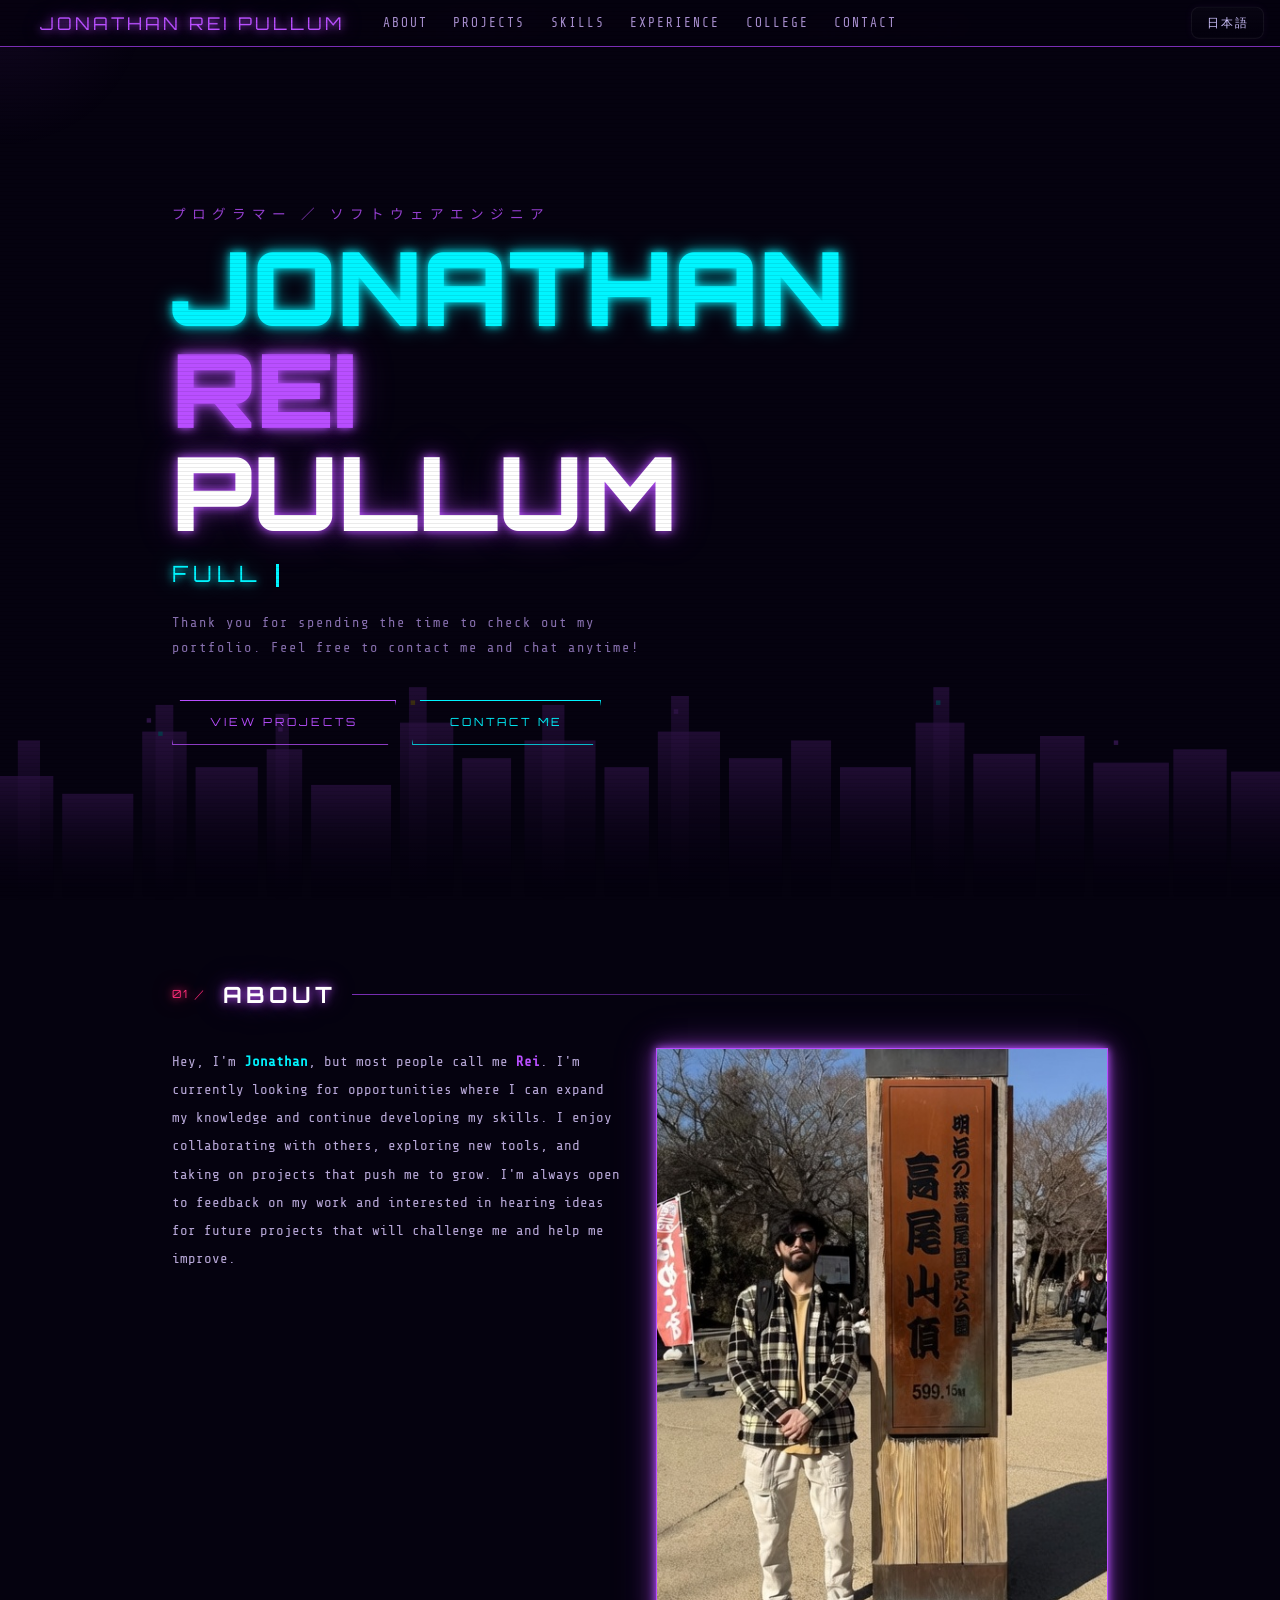
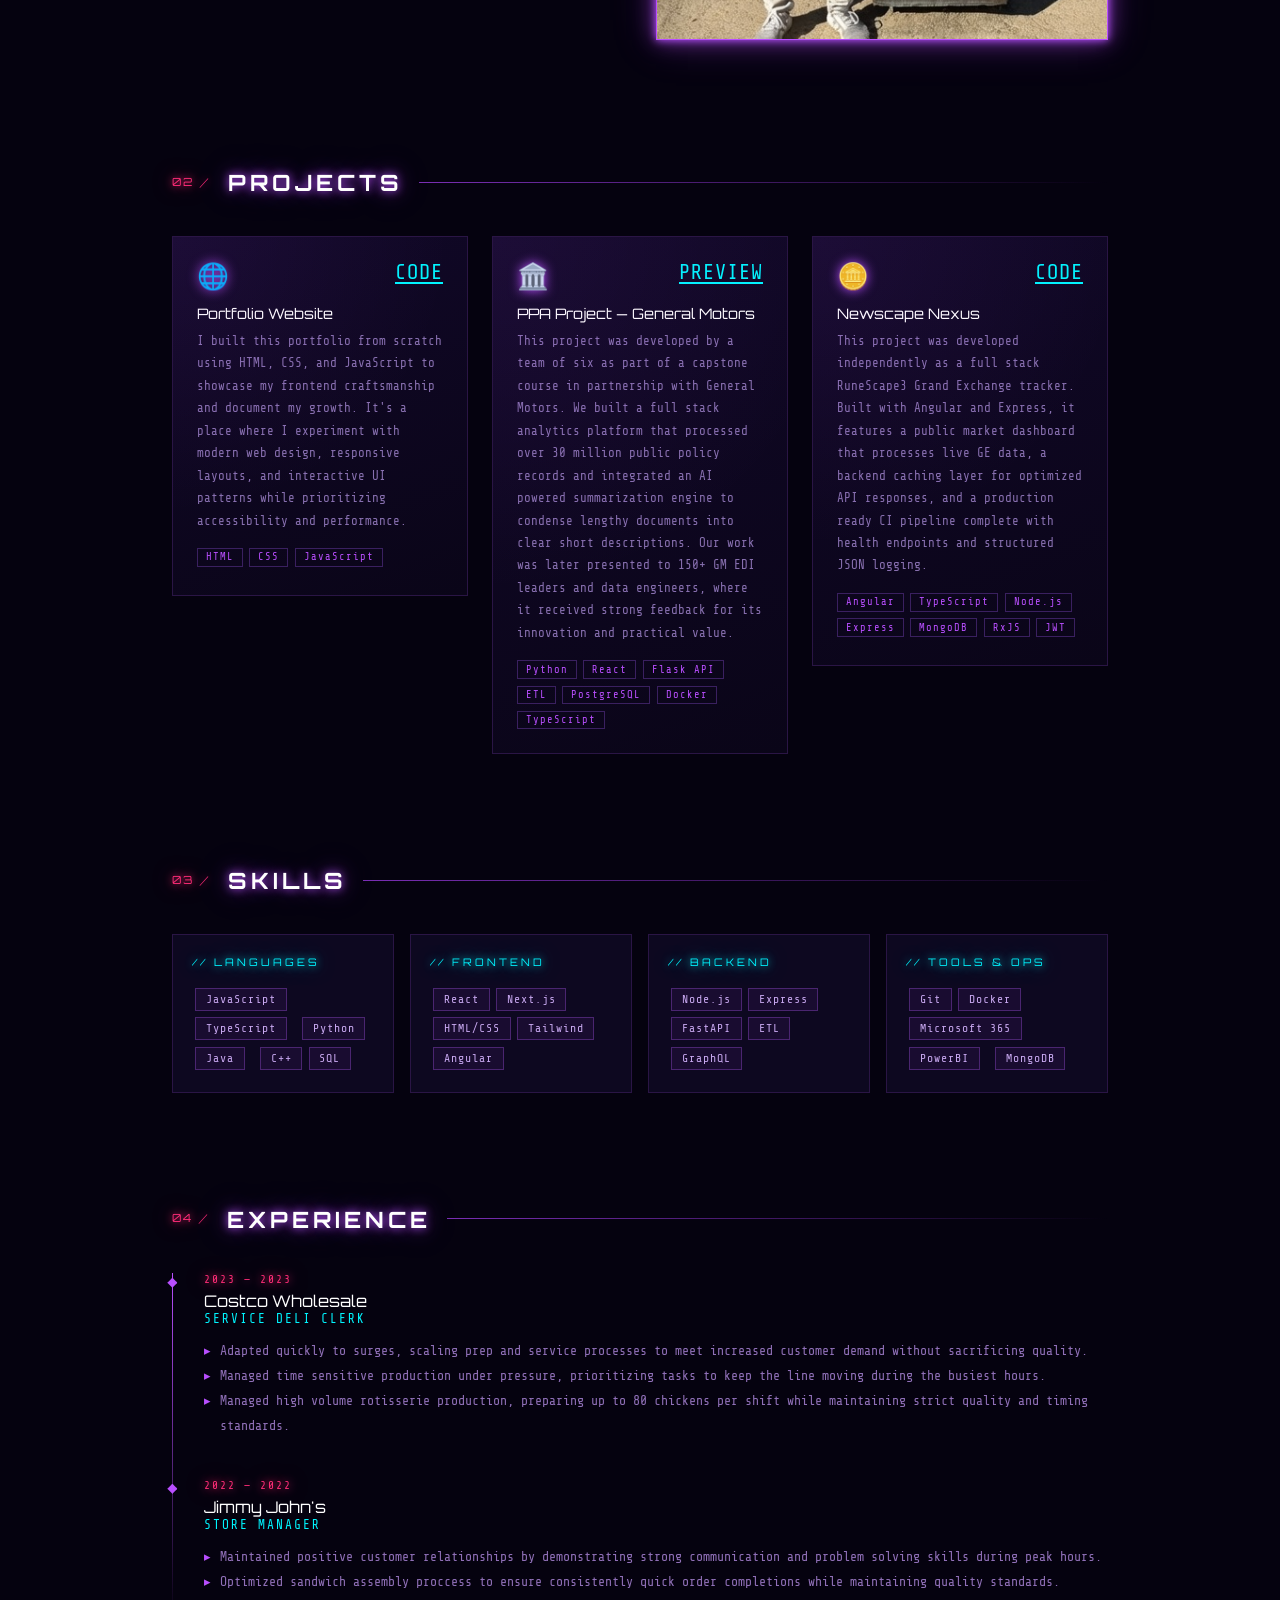
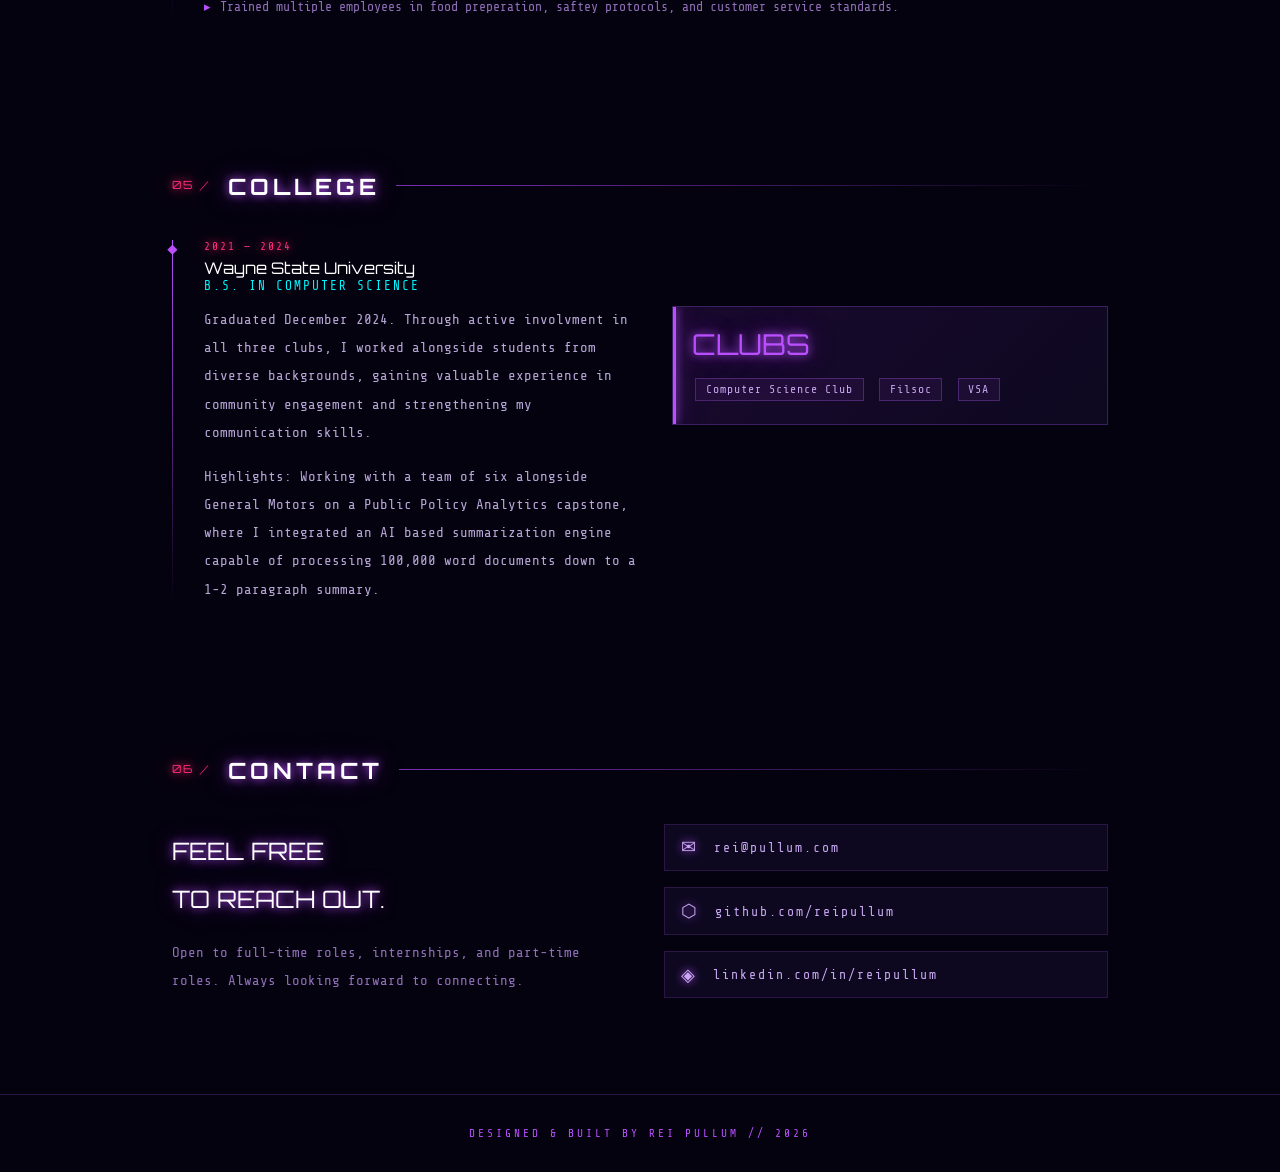
==== index.html @ 4a73e8fe "Created Newscape Nexus section under Projects" ====
<!DOCTYPE html>
<html lang="en">
<head>
  <link rel="icon" href="assets/icons/favicon.png" />
  <meta charset="UTF-8" />
  <meta name="viewport" content="width=device-width, initial-scale=1.0"/>
  <title>Rei's Portfolio Website</title>

  <!-- External CSS Reference -->
  <link rel="stylesheet" href="css/styles.css" />

  <!-- Google Font Reference -->
  <link href="https://fonts.googleapis.com/css2?family=Share+Tech+Mono&family=Noto+Sans+JP:wght@300;400;700&family=Orbitron:wght@400;700;900&display=swap" rel="stylesheet">
</head>

<body>

<div id="cursor-glow"></div>
<canvas id="rain"></canvas>
<div class="kanji-bg" id="kanji-bg"></div>

<!-- City SVG Reference -->
<svg id="city" viewBox="0 0 1440 320" xmlns="http://www.w3.org/2000/svg" preserveAspectRatio="xMidYMax slice">
  <defs>
    <linearGradient id="cg" x1="0" y1="0" x2="0" y2="1">
      <stop offset="0%" stop-color="#b94fff" stop-opacity="0.6"/>
      <stop offset="100%" stop-color="#05020f" stop-opacity="0"/>
    </linearGradient>
  </defs>

  <!-- Buildings Reference -->
  <rect x="0" y="180" width="60" height="140" fill="url(#cg)"/>
  <rect x="20" y="140" width="25" height="180" fill="url(#cg)"/>
  <rect x="70" y="200" width="80" height="120" fill="url(#cg)"/>
  <rect x="160" y="130" width="50" height="190" fill="url(#cg)"/>
  <rect x="175" y="100" width="20" height="230" fill="url(#cg)"/>
  <rect x="220" y="170" width="70" height="150" fill="url(#cg)"/>
  <rect x="300" y="150" width="40" height="170" fill="url(#cg)"/>
  <rect x="310" y="110" width="15" height="210" fill="url(#cg)"/>
  <rect x="350" y="190" width="90" height="130" fill="url(#cg)"/>
  <rect x="450" y="120" width="60" height="200" fill="url(#cg)"/>
  <rect x="460" y="80" width="20" height="240" fill="url(#cg)"/>
  <rect x="520" y="160" width="55" height="160" fill="url(#cg)"/>
  <rect x="590" y="140" width="80" height="180" fill="url(#cg)"/>
  <rect x="610" y="100" width="25" height="220" fill="url(#cg)"/>
  <rect x="680" y="170" width="50" height="150" fill="url(#cg)"/>
  <rect x="740" y="130" width="70" height="190" fill="url(#cg)"/>
  <rect x="755" y="90" width="20" height="230" fill="url(#cg)"/>
  <rect x="820" y="160" width="60" height="160" fill="url(#cg)"/>
  <rect x="890" y="140" width="45" height="180" fill="url(#cg)"/>
  <rect x="945" y="170" width="80" height="150" fill="url(#cg)"/>
  <rect x="1030" y="120" width="55" height="200" fill="url(#cg)"/>
  <rect x="1050" y="80" width="18" height="240" fill="url(#cg)"/>
  <rect x="1095" y="155" width="70" height="165" fill="url(#cg)"/>
  <rect x="1170" y="135" width="50" height="185" fill="url(#cg)"/>
  <rect x="1230" y="165" width="85" height="155" fill="url(#cg)"/>
  <rect x="1320" y="150" width="60" height="170" fill="url(#cg)"/>
  <rect x="1385" y="175" width="55" height="145" fill="url(#cg)"/>

  <!-- Neon Windows Reference -->
  <rect x="178" y="130" width="5" height="5" fill="#00f5ff" opacity="0.8"/>
  <rect x="165" y="115" width="5" height="5" fill="#b94fff" opacity="0.9"/>
  <rect x="313" y="125" width="5" height="5" fill="#b94fff" opacity="0.9"/>
  <rect x="462" y="95" width="5" height="5" fill="#ffd700" opacity="0.8"/>
  <rect x="613" y="115" width="5" height="5" fill="#00f5ff" opacity="0.8"/>
  <rect x="758" y="105" width="5" height="5" fill="#b94fff" opacity="0.7"/>
  <rect x="1053" y="95" width="5" height="5" fill="#00f5ff" opacity="0.8"/>
  <rect x="1253" y="140" width="5" height="5" fill="#b94fff" opacity="0.9"/>
</svg>

<!-- Navigation Bar -->
<nav>
  <div class="nav-logo">JONATHAN<span> </span>REI<span> </span>PULLUM</div>
  <div class="nav-links" id="nav-links">
    <a href="#about" data-dict="nav.about"></a>
    <a href="#projects" data-dict="nav.projects"></a>
    <a href="#skills" data-dict="nav.skills"></a>
    <a href="#experience" data-dict="nav.experience"></a>
    <a href="#college" data-dict="nav.college"></a>
    <a href="#contact" data-dict="nav.contact"></a>
  </div>
  <button class="hamburger" id="hamburger" aria-label="Toggle menu">
  <span class="bar bar1"></span>
  <span class="bar bar2"></span>
  <span class="bar bar3"></span>
  </button>
  <!-- Translate Button -->
  <button id="translate-btn" class="translate-btn" aria-label="Toggle language">日本語</button>
</nav>

<main>

  <!-- Hero Section -->
  <section id="hero">
    <div class="jp-subtitle" data-dict="hero.subtitle">プログラマー ／ ソフトウェアエンジニア</div>
    <h1 class="hero-name" style="color: var(--cyan); text-shadow: var(--glow-cyan);">JONATHAN</h1>
    <h1 class="hero-name"><span class="accent">REI</span><br>PULLUM</h1>
    <div class="hero-role"><span id="typed-role"></span><span class="cursor-blink"></span></div>
    <p class="hero-tagline" data-dict="hero.tagline">
      Thank you for spending the time to check out my portfolio! I'm a passionate software engineer who is willing to expand my skillset and take on new challenges.
      <span class="jp" data-dict="hero.jp">未来をコードで作る ─ 美しいソフトウェアへの情熱</span>
    </p>
    <div class="hero-cta">
      <a href="#projects" class="btn" data-dict="cta.view">VIEW WORK</a>
      <a href="#contact" class="btn btn-cyan" data-dict="cta.contact">CONTACT ME</a>
    </div>
  </section>

  <!-- About Section -->
  <section id="about">
    <div class="section-header">
      <span class="section-num">01 ／</span>
      <h2 class="section-title" data-dict="about.title">ABOUT</h2>
      <div class="section-line"></div>
    </div>
  <div class="about-grid">
    <div class="about-text" data-dict="about.text"></div>
    <div class="about-right">
      <div class="about-image-wrapper">
        <img src="assets/images/aboutImage.png" alt="Jonathan Rei Pullum" class="about-img" />
      </div>
      <div class="about-stats">
      </div>
    </div>
  </div>
  </section>

  <!-- Projects Section -->
  <section id="projects">
    <div class="section-header">
      <span class="section-num">02 ／</span>
      <h2 class="section-title" data-dict="projects.title">PROJECTS</h2>
      <div class="section-line"></div>
    </div>

    <div class="projects-grid">

      <!-- Portfolio Website card -->
      <div class="proj-card" style="max-height: 360px;">
        <div class="proj-top">
          <div class="proj-icon" aria-hidden="true">🌐</div>
          <div class="proj-links">
            <a class="code-btn" href="https://github.com/ReiPullum/PortfolioSite" target="_blank" rel="noopener" aria-label="View portfolio code on GitHub" data-dict="proj.code">
              CODE
            </a>
          </div>
        </div>
        <div class="proj-name" data-dict="proj.portfolio.name"></div>
        <div class="proj-desc" data-dict="proj.portfolio.desc"></div>
        <div class="proj-stack">
          <span>HTML</span><span>CSS</span><span>JavaScript</span>
        </div>
      </div>

      <!-- Public Policy Analytics Project Card -->
      <div class="proj-card">
        <div class="proj-top">
          <div class="proj-icon" aria-hidden="true">🏛️</div>
          <div class="proj-links">
            <button class="code-btn preview-btn" data-full="assets/images/PPAHomePage.png" aria-label="Preview PPA screenshot" data-dict="proj.preview">
              PREVIEW
            </button>
          </div>
        </div>
        <div class="proj-name" data-dict="proj.gm.name"></div>
        <div class="proj-desc" data-dict="proj.gm.desc"></div>
        <div class="proj-stack">
          <span>Python</span><span>React</span><span>Flask API</span><span>ETL</span><span>PostgreSQL</span><span>Docker</span><span>TypeScript</span>
        </div>
      </div>

      <!-- Newscape Nexus Project Card -->
<div class="proj-card" style="max-height: 430px;">
  <div class="proj-top">
    <div class="proj-icon" aria-hidden="true">🪙</div>
    <div class="proj-links">
      <a class="code-btn" href="https://github.com/ReiPullum/Newscape-Nexus" target="_blank" rel="noopener" aria-label="View Newscape Nexus code on GitHub" data-dict="proj.code">
        CODE
      </a>
    </div>
  </div>
  <div class="proj-name" data-dict="proj.nexus.name"></div>
  <div class="proj-desc" data-dict="proj.nexus.desc"></div>
  <div class="proj-stack">
    <span>Angular</span><span>TypeScript</span><span>Node.js</span><span>Express</span><span>MongoDB</span><span>RxJS</span><span>JWT</span>
  </div>
</div>

    </div>
  </section>

  <!-- Skills Section -->
  <section id="skills">
    <div class="section-header">
      <span class="section-num">03 ／</span>
      <h2 class="section-title" data-dict="skills.title"></h2>
      <div class="section-line"></div>
    </div>
    <div class="skills-grid">
      <div class="skill-cat">
        <div class="skill-cat-title">// LANGUAGES</div>
        <span class="skill-tag">JavaScript</span><span class="skill-tag">TypeScript</span>
        <span class="skill-tag">Python</span><span class="skill-tag">Java</span>
        <span class="skill-tag">C++</span><span class="skill-tag">SQL</span>
      </div>
      <div class="skill-cat">
        <div class="skill-cat-title">// FRONTEND</div>
        <span class="skill-tag">React</span><span class="skill-tag">Next.js</span>
        <span class="skill-tag">HTML/CSS</span><span class="skill-tag">Tailwind</span>
        <span class="skill-tag">Angular</span>
      </div>
      <div class="skill-cat">
        <div class="skill-cat-title">// BACKEND</div>
        <span class="skill-tag">Node.js</span><span class="skill-tag">Express</span>
        <span class="skill-tag">FastAPI</span><span class="skill-tag">ETL</span>
        <span class="skill-tag">GraphQL</span>
      </div>
      <div class="skill-cat">
        <div class="skill-cat-title">// TOOLS & OPS</div>
        <span class="skill-tag">Git</span><span class="skill-tag">Docker</span>
        <span class="skill-tag">Microsoft 365</span><span class="skill-tag">PowerBI</span>
        <span class="skill-tag">MongoDB</span>
      </div>
    </div>
  </section>

  <!-- Experience Section -->
  <section id="experience">
    <div class="section-header">
      <span class="section-num">04 ／</span>
      <h2 class="section-title" data-dict="experience.title">EXPERIENCE</h2>
      <div class="section-line"></div>
    </div>

    <div class="timeline">

      <!-- Costco section -->
      <div class="tl-item">
        <div class="tl-dot"></div>
        <div class="tl-date">2023 — 2023</div>
        <div class="tl-company">Costco Wholesale</div>
        <div class="tl-role">SERVICE DELI CLERK</div>
        <ul class="tl-desc" data-dict="exp.costco"></ul>
      </div>

      <!-- J.J. section -->
      <div class="tl-item">
        <div class="tl-dot"></div>
        <div class="tl-date">2022 — 2022</div>
        <div class="tl-company">Jimmy John's</div>
        <div class="tl-role">STORE MANAGER</div>
        <ul class="tl-desc" data-dict="exp.jimmy"></ul>
      </div>

    </div>
  </section>

  <!-- College Section -->
  <section id="college">
    <div class="section-header">
      <span class="section-num">05 ／</span>
      <h2 class="section-title" data-dict="college.title"></h2>
      <div class="section-line"></div>
    </div>

<div class="timeline">
  <div class="tl-item">
    <div class="tl-dot"></div>
    <div class="tl-date">2021 — 2024</div>
    <div class="tl-company">Wayne State University</div>
    <div class="tl-role" data-dict="college.degree">B.S. IN COMPUTER SCIENCE</div>
    <div class="about-grid" style="margin-top: 0.8rem;">
      <div class="about-text" data-dict="college.text"></div>

      <div class="stat-card">
        <div class="stat-num">CLUBS</div>
        <div style="margin-top:0.8rem;">
          <span class="skill-tag">Computer Science Club</span>
          <span class="skill-tag">Filsoc</span>
          <span class="skill-tag">VSA</span>
        </div>
      </div>
    </div>
  </section>

  <!-- Contact Section -->
  <section id="contact">
    <div class="section-header">
      <span class="section-num">06 ／</span>
      <h2 class="section-title" data-dict="contact.title">CONTACT</h2>
      <div class="section-line"></div>
    </div>

    <div class="contact-wrapper">
      <div class="contact-text" data-dict="contact.text"></div>

      <div class="contact-links">
        <a href="mailto:rei@pullum.com" class="contact-link"><span class="cl-icon">✉</span> rei@pullum.com</a>

        <a href="https://github.com/reipullum" class="contact-link" target="_blank" rel="noopener noreferrer">
          <span class="cl-icon">⬡</span> github.com/reipullum
        </a>

        <a href="https://www.linkedin.com/in/jonathan-pullum-105269221/" class="contact-link" target="_blank" rel="noopener noreferrer">
          <span class="cl-icon">◈</span> linkedin.com/in/reipullum
        </a>
      </div>
    </div>
  </section>

</main>

<footer>
  <div data-dict="footer.line1"></div>
</footer>

<script src="js/script.js"></script>
</body>
</html>
---- css/styles.css ----
@import url('https://fonts.googleapis.com/css2?family=Share+Tech+Mono&family=Noto+Sans+JP:wght@300;400;700&family=Orbitron:wght@400;700;900&display=swap');

:root {
  --purple: #b94fff;
  --purple-dim: #7a2eb5;
  --cyan: #00f5ff;
  --pink: #ff2d78;
  --bg: #05020f;
  --bg2: #0d0820;
  --glow-purple: 0 0 8px #b94fff, 0 0 20px #b94fff88, 0 0 40px #b94fff44;
  --glow-cyan: 0 0 8px #00f5ff, 0 0 20px #00f5ff88;
  --glow-pink: 0 0 8px #ff2d78, 0 0 20px #ff2d7888;
}

*, *::before, *::after { box-sizing: border-box; margin: 0; padding: 0; }
html { scroll-behavior: smooth; }

body {
  background: var(--bg);
  color: #e0d0ff;
  font-family: 'Share Tech Mono', monospace;
  overflow-x: hidden;
}

#rain {
  position: fixed; top: 0; left: 0;
  width: 100%; height: 100%;
  z-index: 0; pointer-events: none; opacity: 0.18;
}

#city {
  position: fixed; bottom: 0; left: 0; width: 100%;
  z-index: 0; pointer-events: none; opacity: 0.25;
}

body::after {
  content: '';
  position: fixed; inset: 0;
  background: repeating-linear-gradient(to bottom, transparent 0px, transparent 3px, rgba(0,0,0,0.08) 3px, rgba(0,0,0,0.08) 4px);
  pointer-events: none; z-index: 999;
}

nav {
  position: fixed;
  top: 0; left: 0; right: 0; z-index: 100;
  display: flex; align-items: center; justify-content: center;
  padding: 1rem 2.5rem;
  background: rgba(5,2,15,0.85);
  backdrop-filter: blur(10px);
  border-bottom: 1px solid var(--purple-dim);
  overflow: visible;
}

.nav-logo {
  position: absolute;
  left: 2.5rem;
  top: 50%;
  transform: translateY(-50%);
  z-index: 101;
  font-family: 'Orbitron', sans-serif; font-size: 1.1rem;
  color: var(--purple); text-shadow: var(--glow-purple); letter-spacing: 3px;
}
.nav-logo span { color: var(--cyan); }

.nav-links {
  margin: 0 auto;
  display: flex;
  gap: 1.6rem;
  justify-content: center;
  align-items: center;
}
.nav-links a {
  color: #a88fcf; text-decoration: none;
  font-size: 0.8rem; letter-spacing: 2px; transition: color 0.2s, text-shadow 0.2s;
}
.nav-links a:hover { color: var(--cyan); text-shadow: var(--glow-cyan); }

.translate-btn {
  position: absolute;
  right: 1rem;
  top: 50%;
  transform: translateY(-50%);
  z-index: 101;
  appearance: none;
  border: 1px solid rgba(255,255,255,0.06);
  background: linear-gradient(180deg, rgba(255,255,255,0.02), transparent);
  color: #cfc3ff;
  padding: 0.45rem 0.9rem;
  border-radius: 8px;
  font-family: 'Orbitron', sans-serif;
  font-size: 0.72rem;
  letter-spacing: 2px;
  cursor: pointer;
  transition: all 0.18s ease;
  box-shadow: 0 0 8px rgba(185,79,255,0.06);
}
.translate-btn:hover {
  transform: translateY(-50%);
  box-shadow: var(--glow-purple);
  color: #fff;
  border-color: var(--purple);
}

main {
  position: relative; z-index: 1;
  max-width: 1000px; margin: 0 auto; padding: 0 2rem 4rem;
}

#hero {
  min-height: 100vh; display: flex; flex-direction: column;
  justify-content: center; padding-top: 5rem;
}
.jp-subtitle {
  font-family: 'Noto Sans JP', sans-serif; font-size: 0.85rem;
  color: var(--purple); letter-spacing: 6px; margin-bottom: 0.8rem; opacity: 0.8;
}
.hero-name {
  font-family: 'Orbitron', sans-serif;
  font-size: clamp(3rem, 8vw, 6.5rem); font-weight: 900; line-height: 1;
  color: #fff; text-shadow: var(--glow-purple); animation: flicker 6s infinite;
}
.hero-name .accent { color: var(--purple); }

@keyframes flicker {
  0%,95%,100% { opacity: 1; } 96% { opacity: 0.85; }
  97% { opacity: 1; } 98% { opacity: 0.7; } 99% { opacity: 1; }
}

.hero-role {
  font-family: 'Orbitron', sans-serif;
  font-size: clamp(0.9rem, 2.5vw, 1.4rem);
  color: var(--cyan); text-shadow: var(--glow-cyan);
  letter-spacing: 5px; margin-top: 1rem;
}
.hero-tagline {
  margin-top: 1.5rem; color: #8870b0; font-size: 0.85rem;
  letter-spacing: 2px; max-width: 480px; line-height: 1.8;
}
.hero-tagline .jp {
  font-family: 'Noto Sans JP', sans-serif; color: var(--purple-dim);
  display: block; margin-top: 0.4rem; font-size: 0.75rem;
}
.hero-cta { margin-top: 2.5rem; display: flex; gap: 1rem; flex-wrap: wrap; }

.btn {
  display: inline-block; padding: 0.9rem 2.314rem;
  border: 1px solid var(--purple); color: var(--purple);
  font-family: 'Orbitron', sans-serif; font-size: 0.7rem;
  letter-spacing: 3px; text-decoration: none; text-transform: uppercase;
  cursor: pointer; background: transparent; transition: all 0.3s;
  clip-path: polygon(8px 0%, 100% 0%, calc(100% - 8px) 100%, 0% 100%);
}
.btn:hover { background: var(--purple); color: #000; box-shadow: var(--glow-purple); }
.btn-cyan { border-color: var(--cyan); color: var(--cyan); }
.btn-cyan:hover { background: var(--cyan); color: #000; box-shadow: var(--glow-cyan); }

section { padding: 5rem 0 2rem; }

.section-header {
  display: flex; align-items: center; gap: 1rem; margin-bottom: 2.5rem;
}
.section-num {
  font-family: 'Orbitron', sans-serif; font-size: 0.7rem;
  color: var(--pink); text-shadow: var(--glow-pink); letter-spacing: 2px;
}
.section-title {
  font-family: 'Orbitron', sans-serif; font-size: 1.4rem; font-weight: 700;
  color: #fff; letter-spacing: 4px; text-shadow: var(--glow-purple);
}
.section-jp {
  font-family: 'Noto Sans JP', sans-serif; font-size: 0.7rem;
  color: var(--purple-dim); letter-spacing: 3px; margin-left: auto;
}
.section-line {
  flex: 1; height: 1px;
  background: linear-gradient(to right, var(--purple-dim), transparent);
}

.about-grid { display: grid; grid-template-columns: 1fr 1fr; gap: 2rem; align-items: start; }
.about-text { line-height: 2; color: #b8a8d8; font-size: 0.88rem; }
.about-text p + p { margin-top: 1rem; }
.about-stats { display: grid; grid-template-columns: 1fr 1fr; gap: 1rem; }
.stat-card {
  border: 1px solid #3a2060;
  background: linear-gradient(135deg, #1a0a2e, #0d0820);
  padding: 1.2rem; position: relative; overflow: hidden; transition: border-color 0.3s;
}
.stat-card::before {
  content: ''; position: absolute; top: 0; left: 0;
  width: 3px; height: 100%; background: var(--purple); box-shadow: var(--glow-purple);
}

.stat-num { font-family: 'Orbitron', sans-serif; font-size: 1.8rem; color: var(--purple); text-shadow: var(--glow-purple); }
.stat-label { font-size: 0.7rem; color: #7a5fa0; letter-spacing: 2px; margin-top: 0.3rem; }

.skills-grid { display: grid; grid-template-columns: repeat(auto-fill, minmax(200px, 1fr)); gap: 1rem; }
.skill-cat {
  border: 1px solid #2a1545; background: #0d0820; padding: 1.2rem;
}
.skill-cat-title {
  font-family: 'Orbitron', sans-serif; font-size: 0.65rem;
  color: var(--cyan); letter-spacing: 3px; margin-bottom: 1rem; text-shadow: var(--glow-cyan);
}
.skill-tag {
  display: inline-block; padding: 0.25rem 0.6rem; margin: 0.2rem;
  font-size: 0.72rem; letter-spacing: 1px;
  border: 1px solid #4a2570; color: #c8a8f0;
  background: rgba(185,79,255,0.07); transition: all 0.2s; cursor: default;
}


.timeline { position: relative; padding-left: 2rem; }
.timeline::before {
  content: ''; position: absolute; top: 0; left: 0;
  width: 1px; height: 100%; background: linear-gradient(to bottom, var(--purple), transparent);
}
.tl-item { position: relative; margin-bottom: 2.5rem; }
.tl-dot {
  position: absolute; left: -2.29rem; top: 0.3rem;
  width: 10px; height: 10px; background: var(--purple); box-shadow: var(--glow-purple);
  clip-path: polygon(50% 0%, 100% 50%, 50% 100%, 0% 50%);
}
.tl-date { font-size: 0.7rem; color: var(--pink); letter-spacing: 2px; text-shadow: var(--glow-pink); }
.tl-company { font-family: 'Orbitron', sans-serif; font-size: 1rem; color: #fff; margin: 0.3rem 0 0.1rem; }
.tl-role { font-size: 0.8rem; color: var(--cyan); letter-spacing: 2px; }
.tl-desc { margin-top: 0.8rem; font-size: 0.82rem; color: #9070b8; line-height: 1.9; }
.tl-desc li { list-style: none; padding-left: 1rem; position: relative; }
.tl-desc li::before { content: '▸'; color: var(--purple); position: absolute; left: 0; }

.projects-grid { display: grid; grid-template-columns: repeat(auto-fill, minmax(280px, 1fr)); gap: 1.5rem; }
.proj-card {
  border: 1px solid #2a1545;
  background: linear-gradient(160deg, #110828, #0a0518);
  padding: 1.5rem; position: relative; overflow: hidden;
  transition: border-color 0.3s, transform 0.3s; cursor: default;
}
.proj-card::after {
  content: ''; position: absolute; inset: 0;
  background: radial-gradient(circle at top left, rgba(185,79,255,0.07), transparent 60%);
  pointer-events: none;
}
.proj-card:hover {
  border-color: var(--purple); transform: translateY(-4px);
  box-shadow: 0 10px 40px rgba(185,79,255,0.15);
}
.proj-top { display: flex; justify-content: space-between; align-items: flex-start; margin-bottom: 0.8rem; }
.proj-icon { font-size: 1.6rem; filter: drop-shadow(0 0 6px var(--purple)); }

.proj-name {
  font-family: 'Orbitron', sans-serif;
  font-size: 0.9rem;
  color: #fff;
  margin-bottom: 0.5rem;
}
.proj-desc {
  font-size: 0.78rem;
  color: #8870b0;
  line-height: 1.8;
}
.proj-stack {
  margin-top: 1rem;
  display: flex;
  flex-wrap: wrap;
  gap: 0.4rem;
}
.proj-stack span {
  font-size: 0.65rem;
  padding: 0.15rem 0.5rem;
  border: 1px solid #3a2060;
  color: var(--purple);
  letter-spacing: 1px;
}


.code-btn,
.preview-btn {
  font-size: 1.3rem;
  color: var(--cyan);
  text-decoration: underline;
  text-decoration-thickness: 1.5px;
  text-underline-offset: 3px;
  color: var(--cyan);
  letter-spacing: 1px;
  margin-left: 0.8rem;
  transition: text-shadow 0.2s;
  background: none;
  border: none;
  padding: 0;
  box-shadow: none;
  text-transform: none;
  font-family: inherit;
  cursor: pointer;
}
.code-btn:hover,
.preview-btn:hover { text-shadow: var(--glow-cyan); }

.proj-links a.code-btn,
.proj-links button.code-btn { display: inline-flex; vertical-align: middle; }

#preview-modal {
  position: fixed; inset: 0; display: none; align-items: center; justify-content: center;
  background: rgba(0,0,0,0.75); z-index: 9999; padding: 2rem;
}
#preview-modal.show { display: flex; }
#preview-modal .modal-inner {
  max-width: 92vw; max-height: 92vh; width: auto; height: auto; position: relative;
  display: flex; align-items: center; justify-content: center;
  border-radius: 10px; overflow: visible;
}
#preview-modal img {
  max-width: 100%; max-height: 100%; border-radius: 8px; box-shadow: 0 30px 80px rgba(0,0,0,0.7);
  object-fit: contain; display: block;
}
#preview-modal .modal-close {
  position: absolute;
  top: -2.5rem;
  right: 0;
  background: transparent;
  border: none;
  color: var(--cyan);
  font-family: 'Orbitron', sans-serif;
  font-size: 0.75rem;
  letter-spacing: 2px;
  cursor: pointer;
}

.contact-wrapper { display: grid; grid-template-columns: 1fr 1fr; gap: 3rem; align-items: center; }
.contact-text { font-size: 0.88rem; color: #9070b8; line-height: 2; }
.contact-text .big {
  font-family: 'Orbitron', sans-serif; font-size: 1.5rem;
  color: #fff; text-shadow: var(--glow-purple); display: block; margin-bottom: 1rem;
}
.contact-links { display: flex; flex-direction: column; gap: 1rem; }
.contact-link {
  display: flex; align-items: center; gap: 1rem;
  text-decoration: none; color: #c8a8f0; font-size: 0.82rem; letter-spacing: 2px;
  padding: 0.8rem 1rem; border: 1px solid #2a1545; background: #0d0820; transition: all 0.3s;
}
.contact-link:hover {
  border-color: var(--purple); color: var(--purple);
  box-shadow: var(--glow-purple); padding-left: 1.5rem;
}
.cl-icon { font-size: 1.1rem; filter: drop-shadow(0 0 5px var(--purple)); }

#cursor-glow {
  position: fixed; width: 300px; height: 300px; border-radius: 50%;
  background: radial-gradient(circle, rgba(185,79,255,0.07) 0%, transparent 70%);
  pointer-events: none; transform: translate(-50%, -50%); z-index: 0;
}

.cursor-blink {
  display: inline-block; width: 3px; height: 1em; background: var(--cyan);
  margin-left: 4px; vertical-align: middle; animation: blink 1s step-end infinite;
}
@keyframes blink { 0%,100%{opacity:1} 50%{opacity:0} }

.kanji-bg { position: fixed; top:0;left:0;width:100%;height:100%; z-index:0; pointer-events:none; overflow:hidden; }
.kanji {
  position: absolute; font-family: 'Noto Sans JP', sans-serif;
  color: rgba(185,79,255,0.06); font-size: 4rem; font-weight: 700;
  animation: float-up linear infinite; user-select: none;
}
@keyframes float-up {
  from { transform: translateY(110vh) rotate(15deg); opacity: 0; }
  10% { opacity: 1; } 90% { opacity: 1; }
  to { transform: translateY(-10vh) rotate(15deg); opacity: 0; }
}

footer {
  position: relative; z-index: 1; text-align: center;
  padding: 2rem; border-top: 1px solid #2a1545;
  font-size: 0.7rem; color: var(--purple); letter-spacing: 3px;
}

@media (max-width: 680px) {
  .about-grid, .contact-wrapper { grid-template-columns: 1fr; }
  .about-stats { grid-template-columns: 1fr 1fr; }
  nav { padding: 1rem; }
  .nav-logo { left: 1rem; }
  .translate-btn { right: 1rem; padding: 0.4rem 0.7rem; font-size: 0.65rem; margin-left: 0.6rem; }
  .nav-links { gap: 1rem; }
  .nav-links a { margin-left: 0; font-size: 0.7rem; }
  #preview-modal { padding: 1rem; }
}

@media (max-width: 480px) {
  .code-btn { padding: 0.45rem 0.9rem; font-size: 0.72rem; gap: 0.4rem; }
}

.hamburger {
  display: none;
  flex-direction: column;
  justify-content: space-between;
  width: 28px;
  height: 20px;
  background: none;
  border: none;
  cursor: pointer;
  position: absolute;
  right: 5rem;
  top: 50%;
  transform: translateY(-50%);
  padding: 0;
  z-index: 200;
  overflow: visible;
}

.bar {
  display: block;
  width: 100%;
  height: 2px;
  background: var(--purple);
  border-radius: 2px;
  transition: transform 0.4s ease, opacity 0.4s ease;
  transform-origin: center;
}

.hamburger.open .bar1 {
  transform: translateY(9px) rotate(45deg);
}

.hamburger.open .bar2 {
  opacity: 0;
  transform: scaleX(0);
}

.hamburger.open .bar3 {
  transform: translateY(-9px) rotate(-45deg);
}

@media (max-width: 1250px) {
  .nav-logo { left: 1rem; font-size: 0.75rem; letter-spacing: 1px; }
  .translate-btn { right: 5rem; }
  .hamburger { right: 1.5rem; display: flex; }
.nav-links {
  display: flex;
  flex-direction: column;
  position: absolute;
  top: 100%;
  left: 0; right: 0;
  background: rgba(5,2,15,0.97);
  padding: 0 2rem;
  border-bottom: 1px solid var(--purple-dim);
  gap: 1rem;
  max-height: 0;
  overflow: hidden;
  opacity: 0;
  pointer-events: none;
  transition: max-height 0.55s ease, padding 0.55s ease, opacity 0.55s ease;
}

.nav-links.open {
  max-height: 400px;
  padding: 1rem 2rem;
  opacity: 1;
  pointer-events: all;
}
  .nav-links a { font-size: 0.8rem; }
}

.about-right {
  display: flex;
  flex-direction: column;
  gap: 1rem;
}

.about-image-wrapper {
  border: 1px solid var(--purple);
  box-shadow: var(--glow-purple);
  overflow: hidden;
  position: relative;
  z-index: 1000;
}

.about-img {
  width: 100%;
  height: 590px;
  object-fit: cover;
  object-position: center;
  display: block;
  filter: none;
}
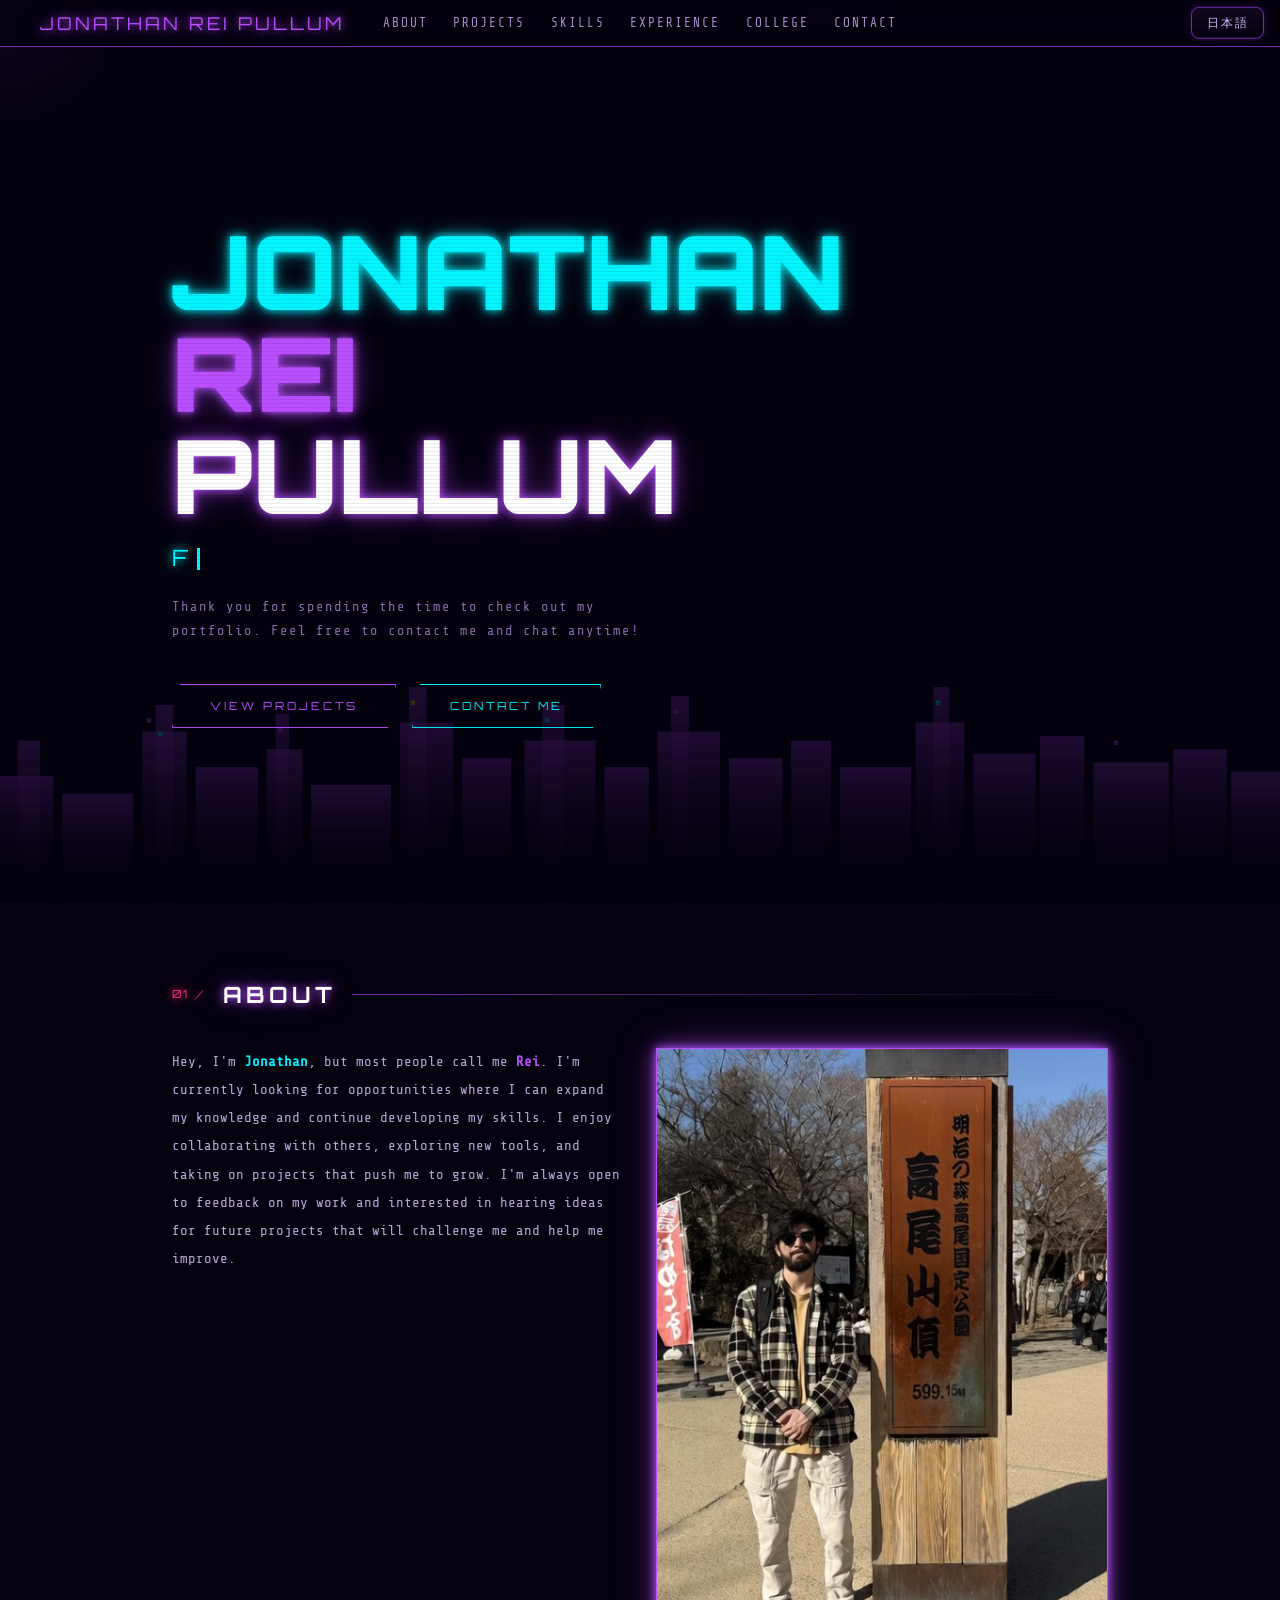
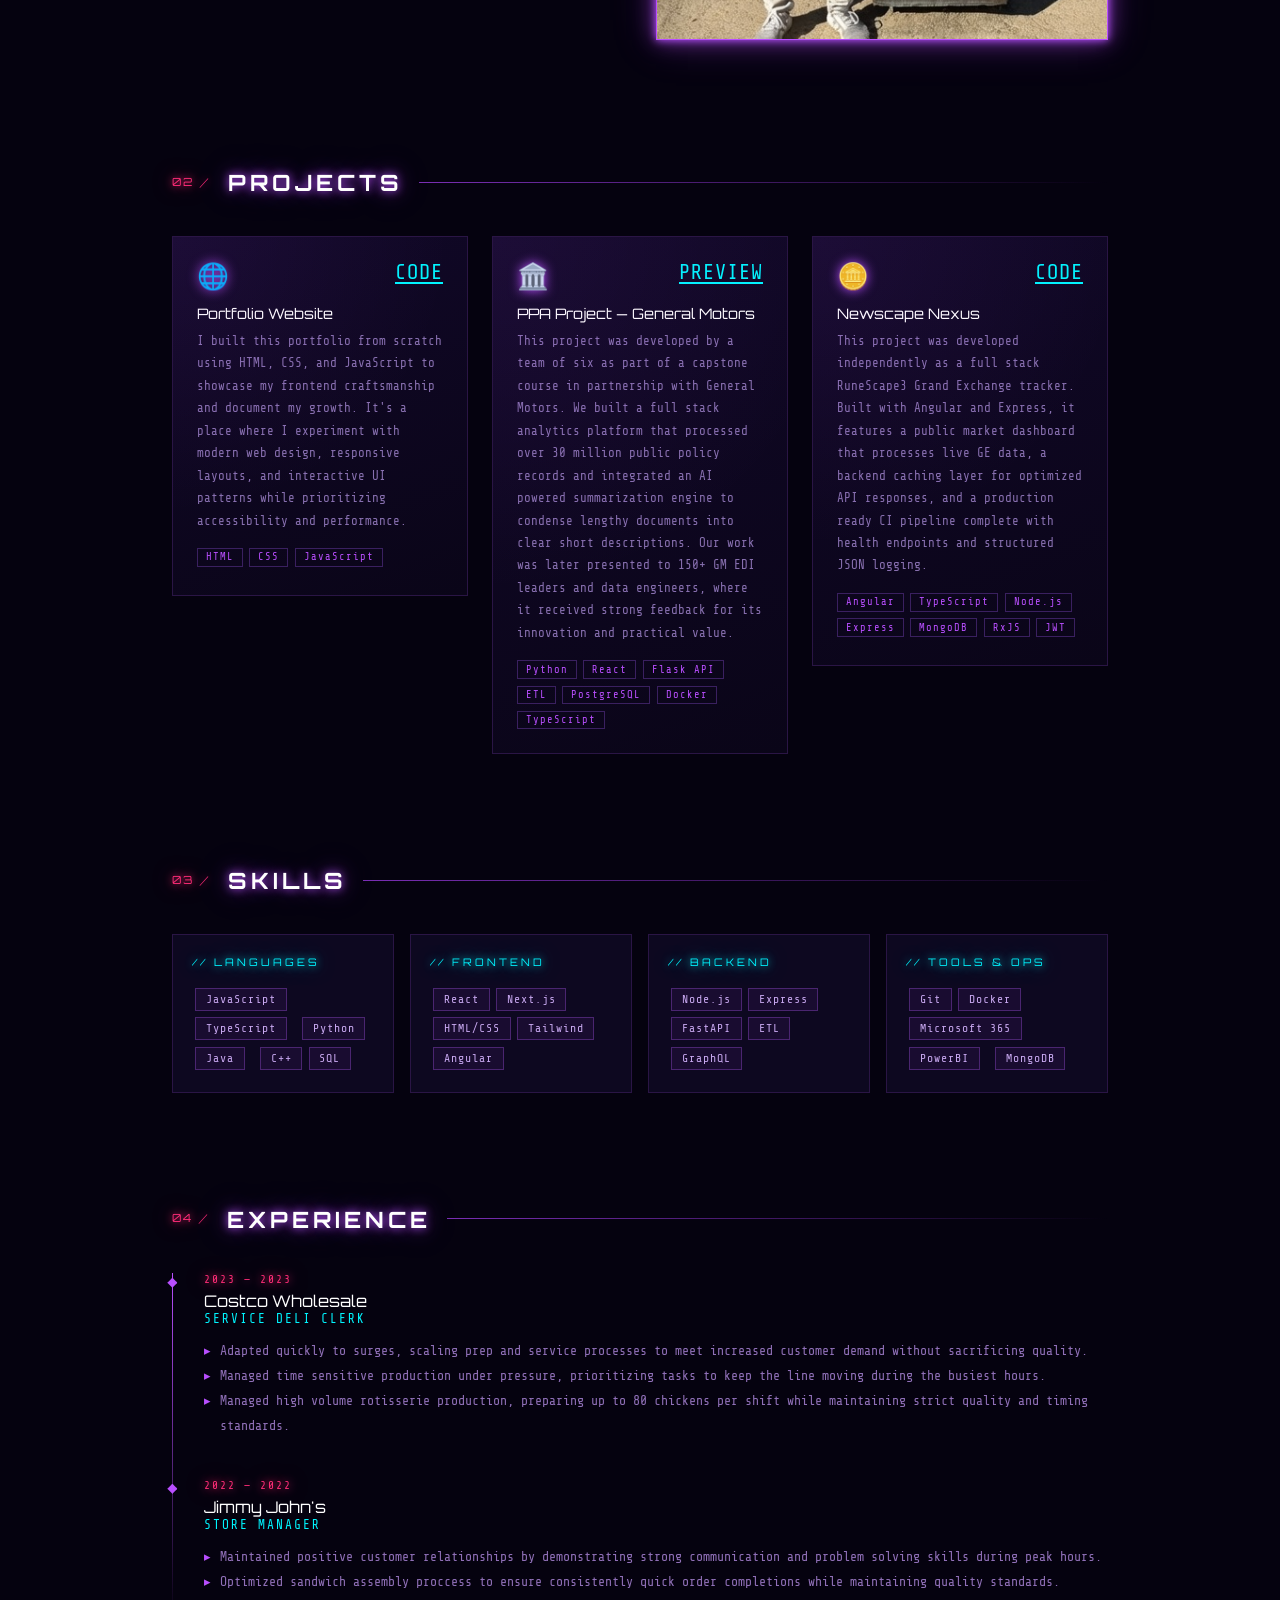
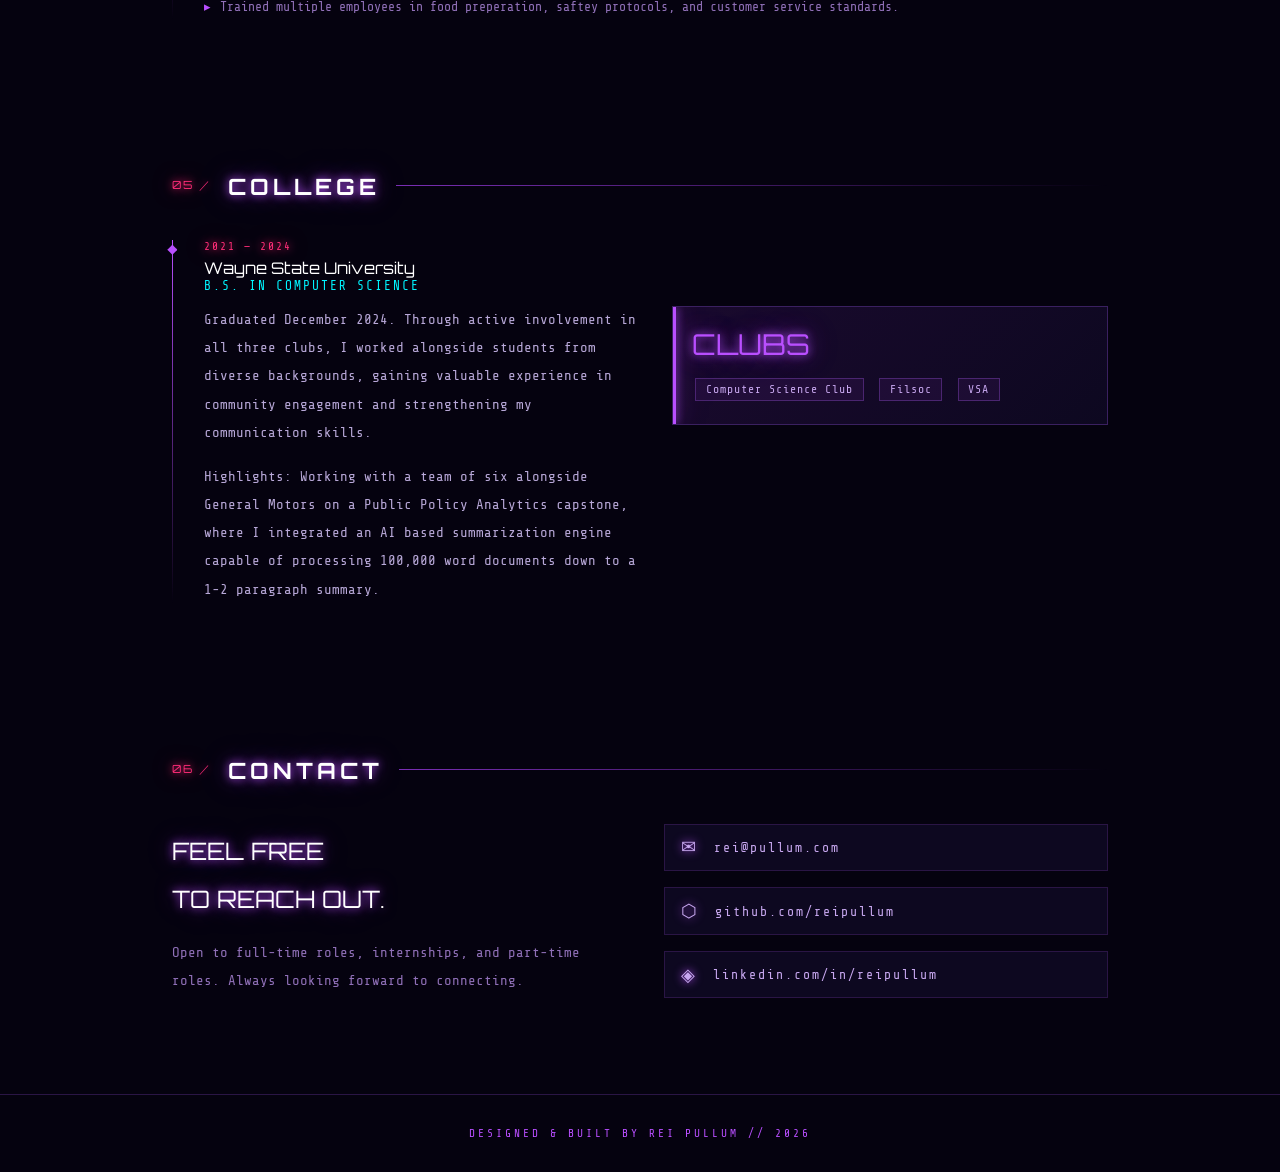
==== commit 40baaaa5: "Removed distracting text in Hero section" ====
--- a/index.html
+++ b/index.html
@@ -92,7 +92,6 @@
 
   <!-- Hero Section -->
   <section id="hero">
-    <div class="jp-subtitle" data-dict="hero.subtitle">プログラマー ／ ソフトウェアエンジニア</div>
     <h1 class="hero-name" style="color: var(--cyan); text-shadow: var(--glow-cyan);">JONATHAN</h1>
     <h1 class="hero-name"><span class="accent">REI</span><br>PULLUM</h1>
     <div class="hero-role"><span id="typed-role"></span><span class="cursor-blink"></span></div>
--- a/css/styles.css
+++ b/css/styles.css
@@ -82,8 +82,8 @@
   transform: translateY(-50%);
   z-index: 101;
   appearance: none;
-  border: 1px solid rgba(255,255,255,0.06);
-  background: linear-gradient(180deg, rgba(255,255,255,0.02), transparent);
+  border: 1px solid var(--purple-dim);
+  background: linear-gradient(180deg, rgba(185,79,255,0.08), transparent);
   color: #cfc3ff;
   padding: 0.45rem 0.9rem;
   border-radius: 8px;
@@ -92,7 +92,7 @@
   letter-spacing: 2px;
   cursor: pointer;
   transition: all 0.18s ease;
-  box-shadow: 0 0 8px rgba(185,79,255,0.06);
+  box-shadow: 0 0 8px rgba(185,79,255,0.2);
 }
 .translate-btn:hover {
   transform: translateY(-50%);
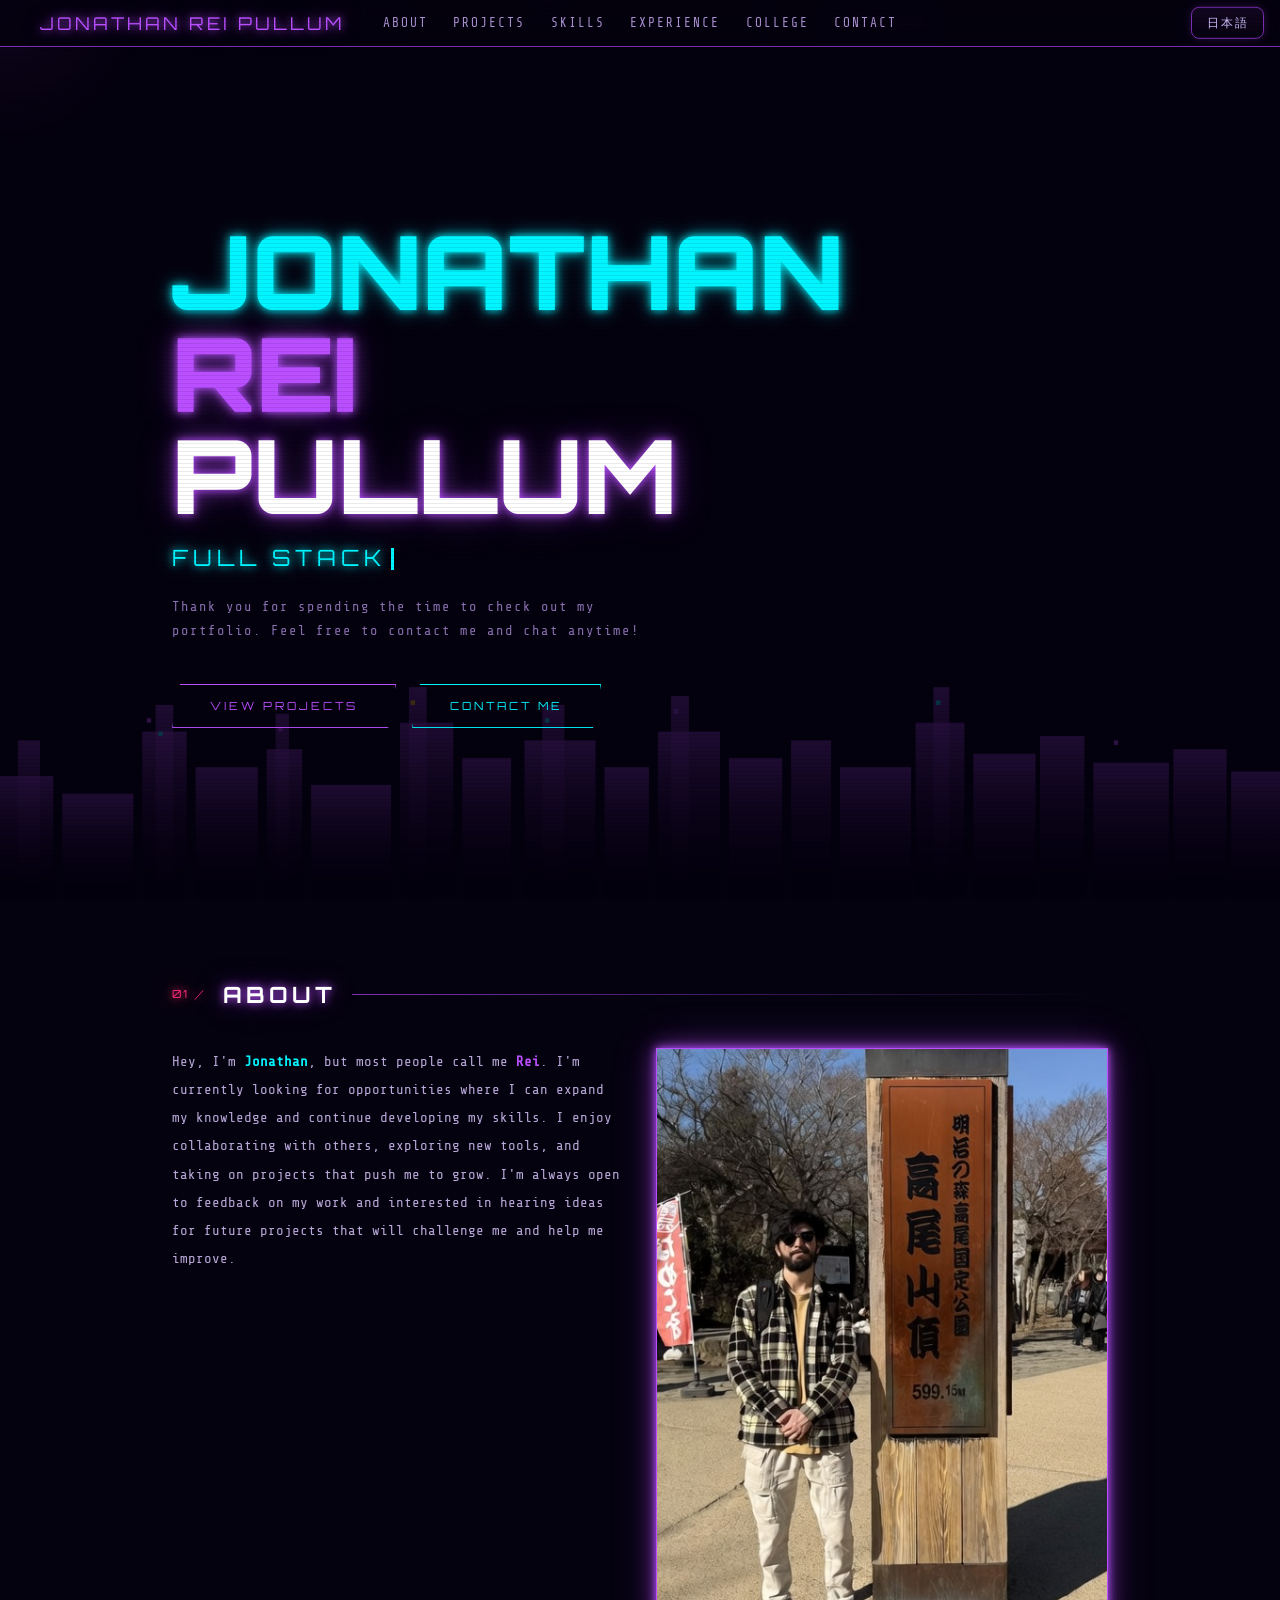
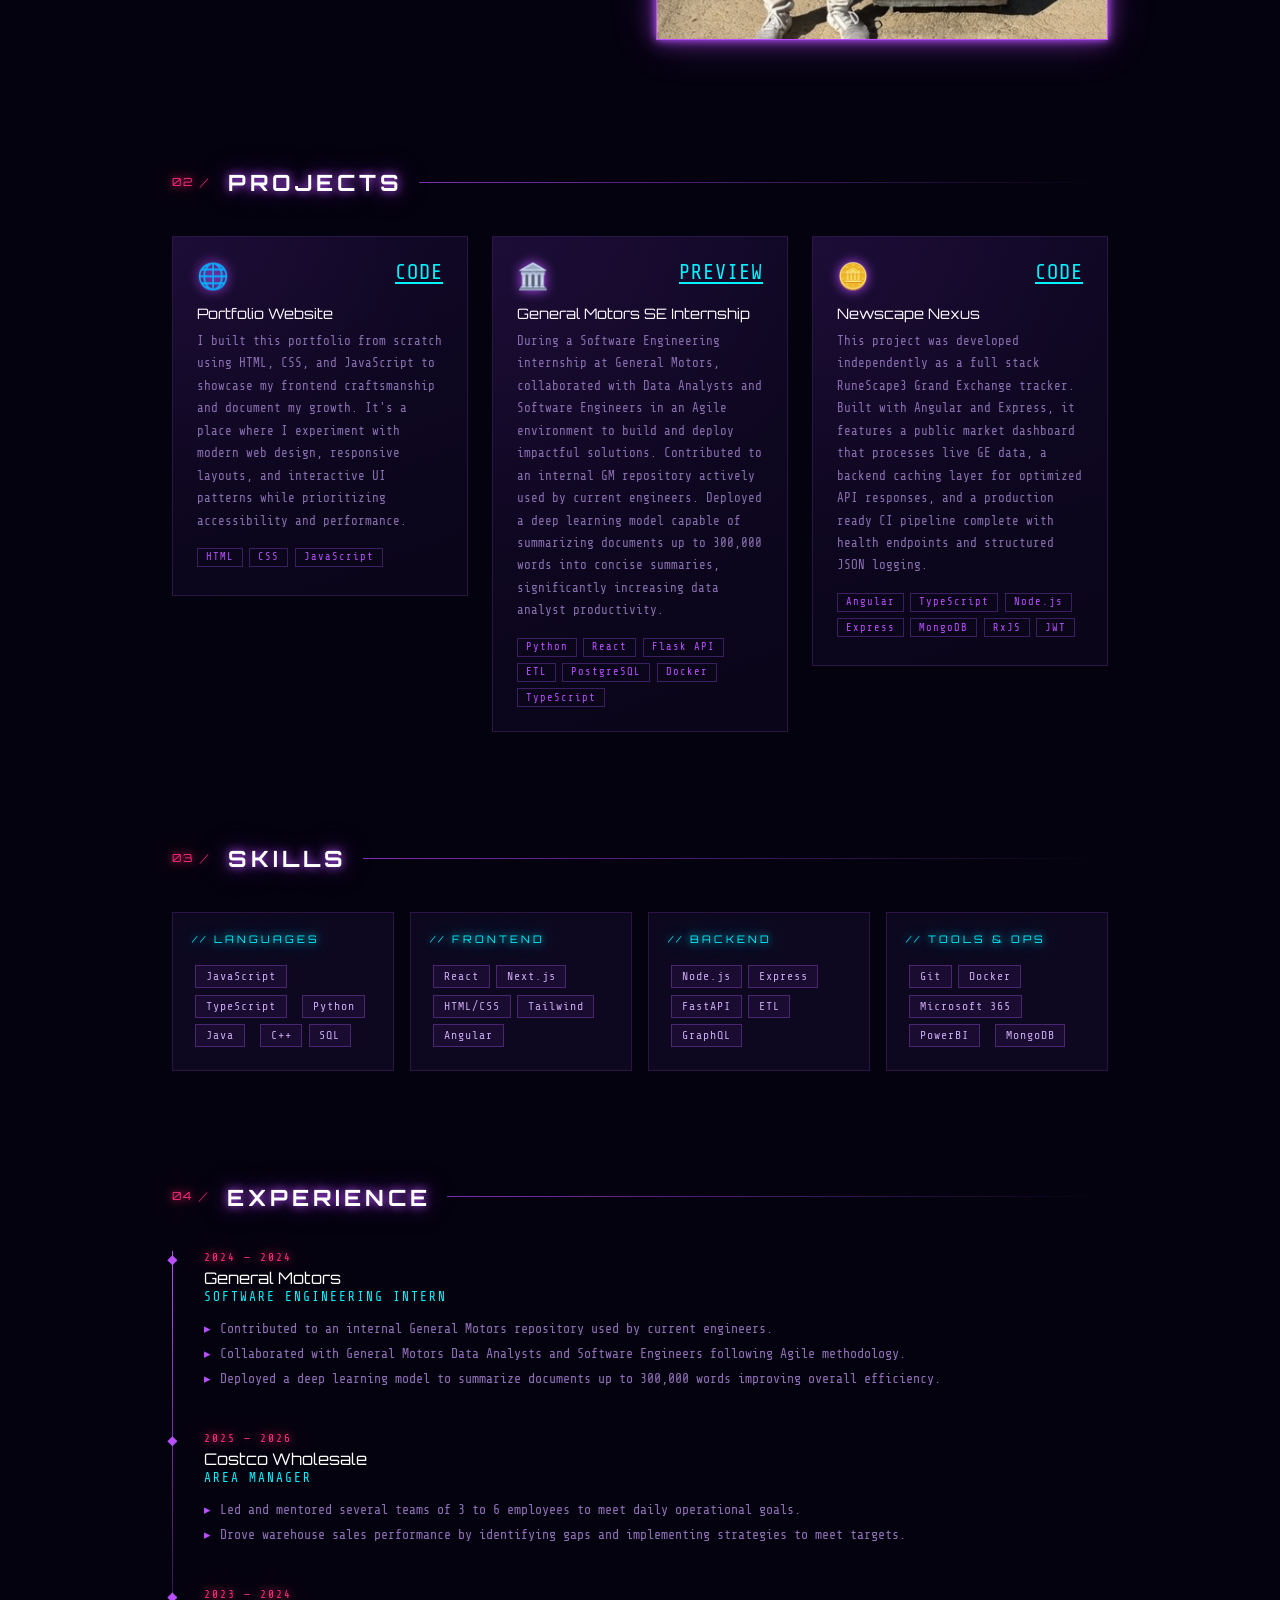
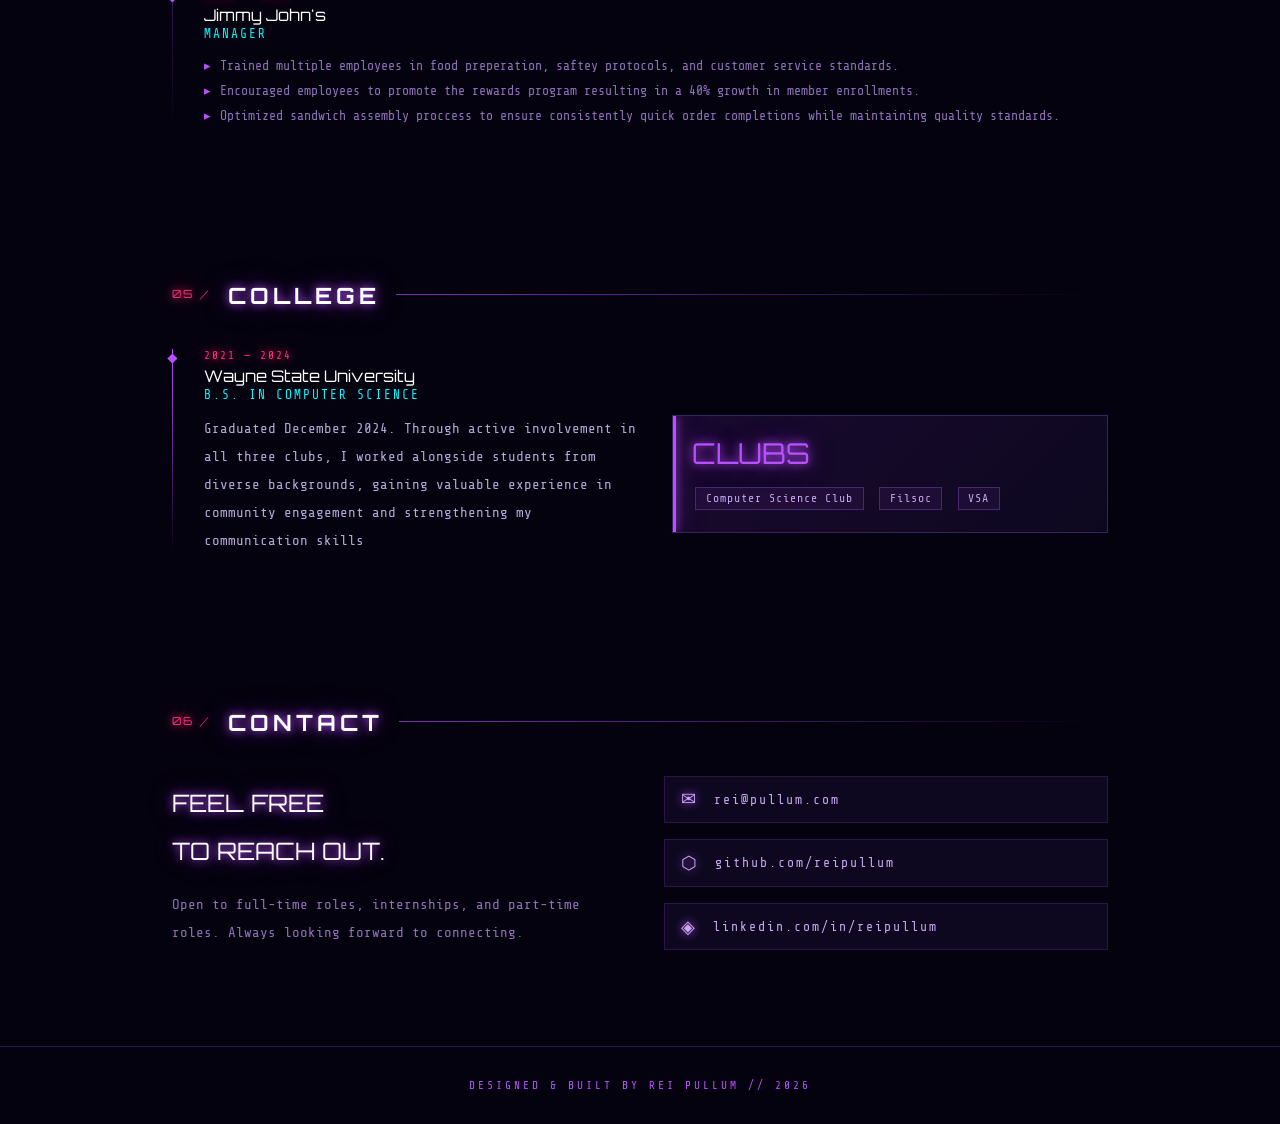
==== commit a3e7b221: "Made adjustments to section descriptions" ====
--- a/index.html
+++ b/index.html
@@ -232,22 +232,30 @@
     </div>
 
     <div class="timeline">
+      <!-- General Motors section -->
+      <div class="tl-item">
+        <div class="tl-dot"></div>
+        <div class="tl-date">2024 — 2024</div>
+        <div class="tl-company">General Motors</div>
+        <div class="tl-role">SOFTWARE ENGINEERING INTERN</div>
+        <ul class="tl-desc" data-dict="exp.gm"></ul>
+      </div>
 
       <!-- Costco section -->
       <div class="tl-item">
         <div class="tl-dot"></div>
-        <div class="tl-date">2023 — 2023</div>
+        <div class="tl-date">2025 — 2026</div>
         <div class="tl-company">Costco Wholesale</div>
-        <div class="tl-role">SERVICE DELI CLERK</div>
+        <div class="tl-role">AREA MANAGER</div>
         <ul class="tl-desc" data-dict="exp.costco"></ul>
       </div>
 
       <!-- J.J. section -->
       <div class="tl-item">
         <div class="tl-dot"></div>
-        <div class="tl-date">2022 — 2022</div>
+        <div class="tl-date">2023 — 2024</div>
         <div class="tl-company">Jimmy John's</div>
-        <div class="tl-role">STORE MANAGER</div>
+        <div class="tl-role">MANAGER</div>
         <ul class="tl-desc" data-dict="exp.jimmy"></ul>
       </div>
 
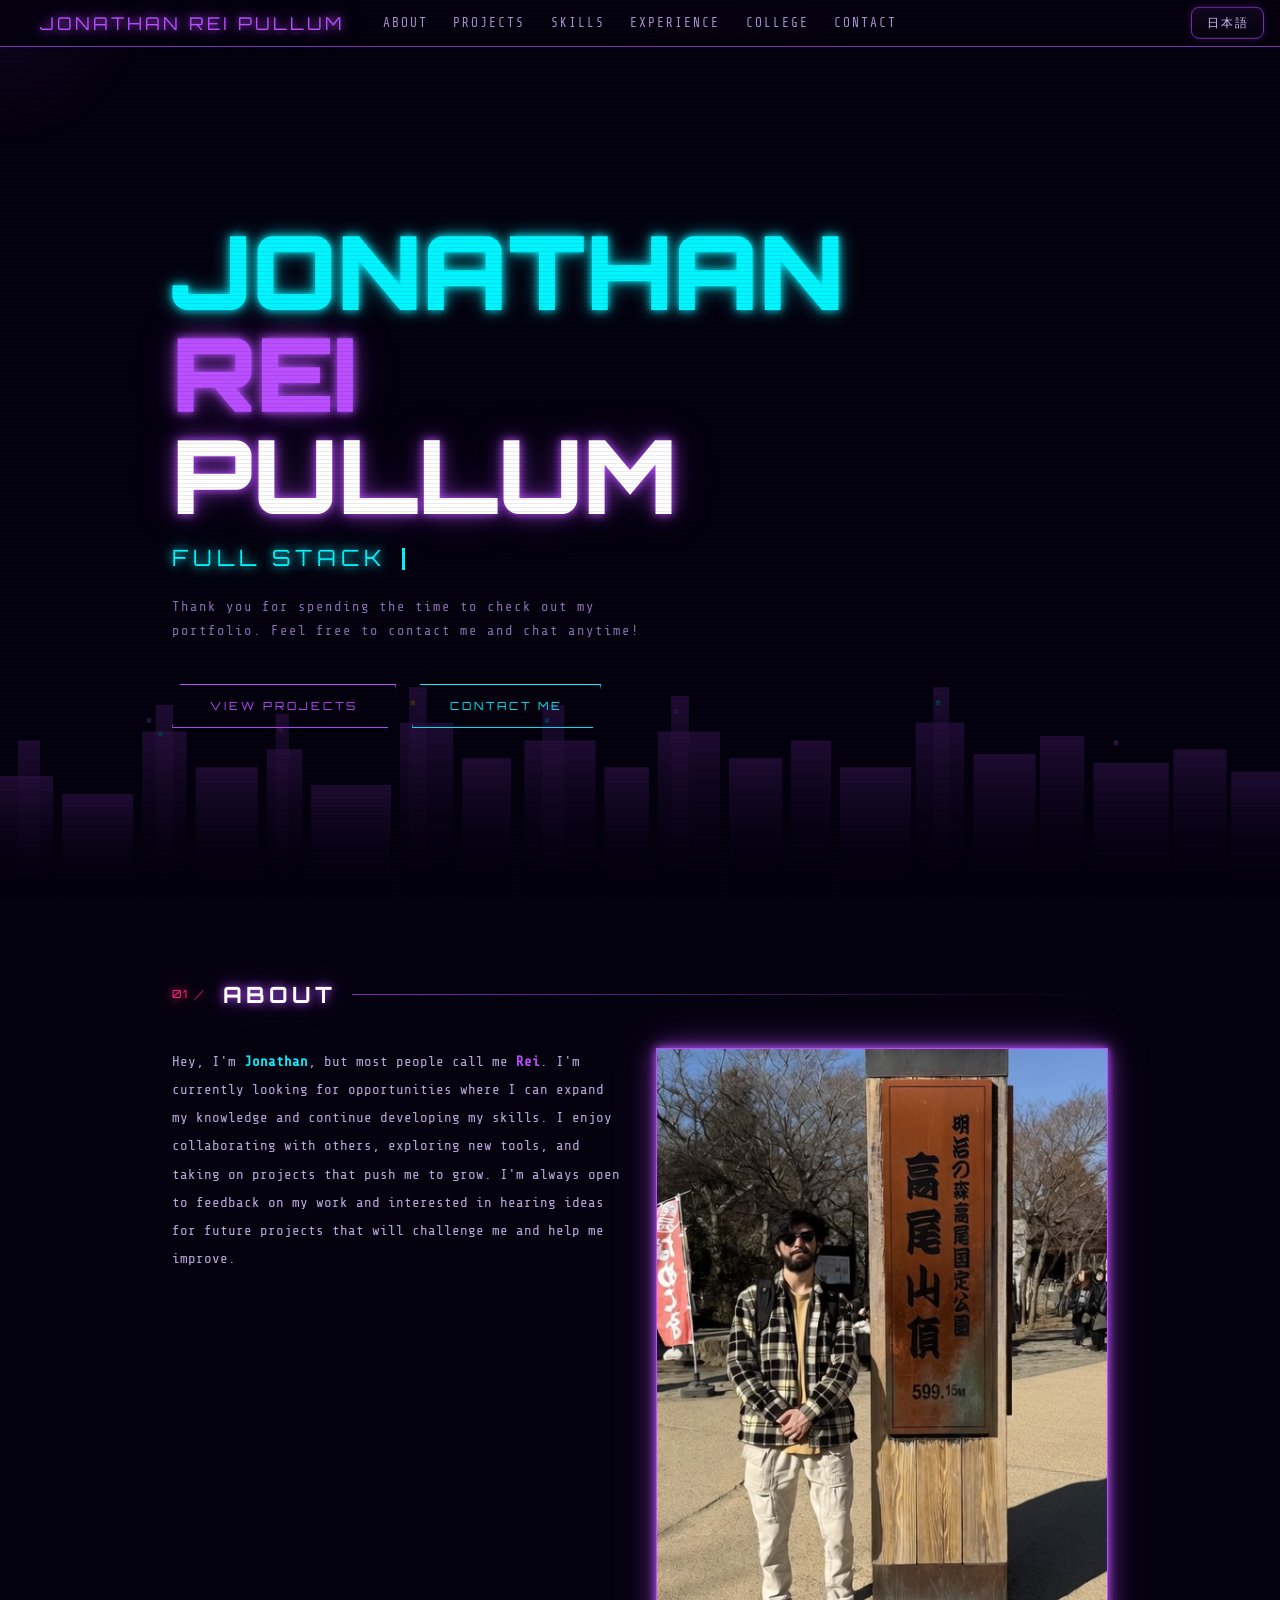
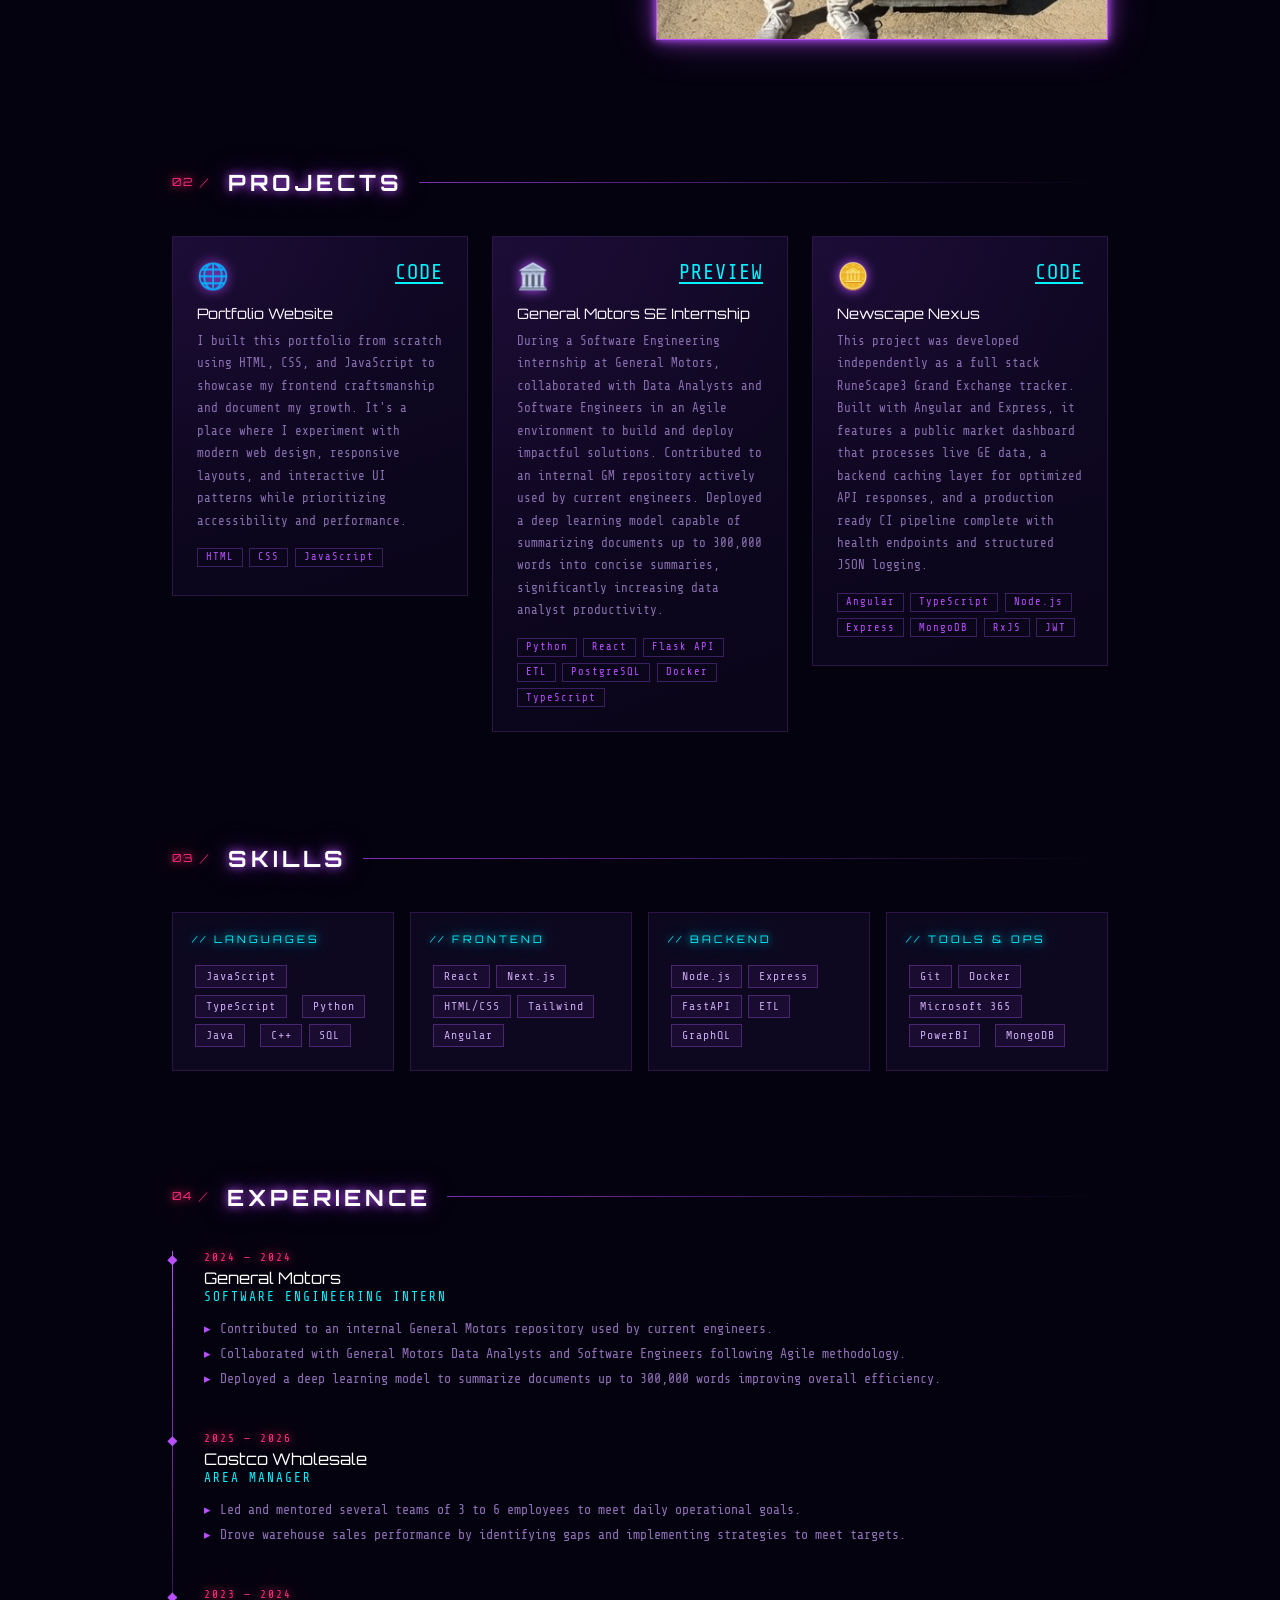
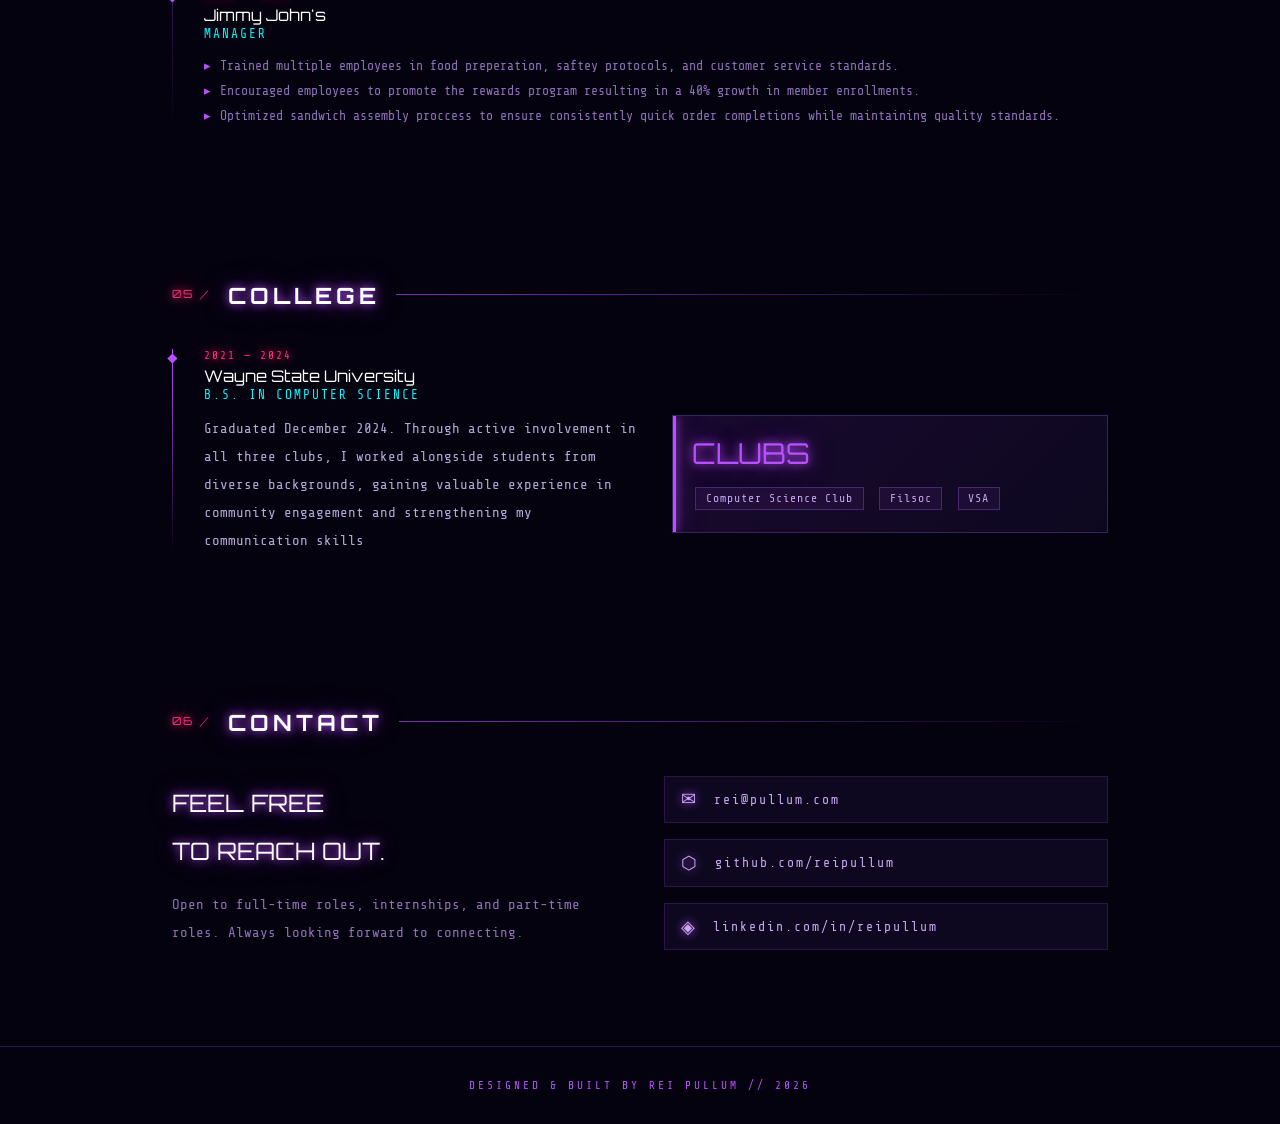
==== commit 11d57e6b: "Modified Preview for project" ====
--- a/index.html
+++ b/index.html
@@ -5,21 +5,15 @@
   <meta charset="UTF-8" />
   <meta name="viewport" content="width=device-width, initial-scale=1.0"/>
   <title>Rei's Portfolio Website</title>
-
-  <!-- External CSS Reference -->
   <link rel="stylesheet" href="css/styles.css" />
-
-  <!-- Google Font Reference -->
   <link href="https://fonts.googleapis.com/css2?family=Share+Tech+Mono&family=Noto+Sans+JP:wght@300;400;700&family=Orbitron:wght@400;700;900&display=swap" rel="stylesheet">
 </head>
-
 <body>
 
 <div id="cursor-glow"></div>
 <canvas id="rain"></canvas>
 <div class="kanji-bg" id="kanji-bg"></div>
 
-<!-- City SVG Reference -->
 <svg id="city" viewBox="0 0 1440 320" xmlns="http://www.w3.org/2000/svg" preserveAspectRatio="xMidYMax slice">
   <defs>
     <linearGradient id="cg" x1="0" y1="0" x2="0" y2="1">
@@ -27,8 +21,6 @@
       <stop offset="100%" stop-color="#05020f" stop-opacity="0"/>
     </linearGradient>
   </defs>
-
-  <!-- Buildings Reference -->
   <rect x="0" y="180" width="60" height="140" fill="url(#cg)"/>
   <rect x="20" y="140" width="25" height="180" fill="url(#cg)"/>
   <rect x="70" y="200" width="80" height="120" fill="url(#cg)"/>
@@ -56,8 +48,6 @@
   <rect x="1230" y="165" width="85" height="155" fill="url(#cg)"/>
   <rect x="1320" y="150" width="60" height="170" fill="url(#cg)"/>
   <rect x="1385" y="175" width="55" height="145" fill="url(#cg)"/>
-
-  <!-- Neon Windows Reference -->
   <rect x="178" y="130" width="5" height="5" fill="#00f5ff" opacity="0.8"/>
   <rect x="165" y="115" width="5" height="5" fill="#b94fff" opacity="0.9"/>
   <rect x="313" y="125" width="5" height="5" fill="#b94fff" opacity="0.9"/>
@@ -68,7 +58,6 @@
   <rect x="1253" y="140" width="5" height="5" fill="#b94fff" opacity="0.9"/>
 </svg>
 
-<!-- Navigation Bar -->
 <nav>
   <div class="nav-logo">JONATHAN<span> </span>REI<span> </span>PULLUM</div>
   <div class="nav-links" id="nav-links">
@@ -84,13 +73,11 @@
   <span class="bar bar2"></span>
   <span class="bar bar3"></span>
   </button>
-  <!-- Translate Button -->
   <button id="translate-btn" class="translate-btn" aria-label="Toggle language">日本語</button>
 </nav>
 
 <main>
 
-  <!-- Hero Section -->
   <section id="hero">
     <h1 class="hero-name" style="color: var(--cyan); text-shadow: var(--glow-cyan);">JONATHAN</h1>
     <h1 class="hero-name"><span class="accent">REI</span><br>PULLUM</h1>
@@ -105,7 +92,6 @@
     </div>
   </section>
 
-  <!-- About Section -->
   <section id="about">
     <div class="section-header">
       <span class="section-num">01 ／</span>
@@ -124,7 +110,6 @@
   </div>
   </section>
 
-  <!-- Projects Section -->
   <section id="projects">
     <div class="section-header">
       <span class="section-num">02 ／</span>
@@ -156,7 +141,8 @@
         <div class="proj-top">
           <div class="proj-icon" aria-hidden="true">🏛️</div>
           <div class="proj-links">
-            <button class="code-btn preview-btn" data-full="assets/images/PPAHomePage.png" aria-label="Preview PPA screenshot" data-dict="proj.preview">
+            <button class="code-btn preview-btn" data-gallery=
+            '["assets/images/AISum.png","assets/images/VotingMap.png","assets/images/VotingSum.png"]' aria-label="Preview PPA screenshot" data-dict="proj.preview">
               PREVIEW
             </button>
           </div>
@@ -188,7 +174,6 @@
     </div>
   </section>
 
-  <!-- Skills Section -->
   <section id="skills">
     <div class="section-header">
       <span class="section-num">03 ／</span>
@@ -223,16 +208,13 @@
     </div>
   </section>
 
-  <!-- Experience Section -->
   <section id="experience">
     <div class="section-header">
       <span class="section-num">04 ／</span>
       <h2 class="section-title" data-dict="experience.title">EXPERIENCE</h2>
       <div class="section-line"></div>
     </div>
-
     <div class="timeline">
-      <!-- General Motors section -->
       <div class="tl-item">
         <div class="tl-dot"></div>
         <div class="tl-date">2024 — 2024</div>
@@ -240,8 +222,6 @@
         <div class="tl-role">SOFTWARE ENGINEERING INTERN</div>
         <ul class="tl-desc" data-dict="exp.gm"></ul>
       </div>
-
-      <!-- Costco section -->
       <div class="tl-item">
         <div class="tl-dot"></div>
         <div class="tl-date">2025 — 2026</div>
@@ -249,8 +229,6 @@
         <div class="tl-role">AREA MANAGER</div>
         <ul class="tl-desc" data-dict="exp.costco"></ul>
       </div>
-
-      <!-- J.J. section -->
       <div class="tl-item">
         <div class="tl-dot"></div>
         <div class="tl-date">2023 — 2024</div>
@@ -258,18 +236,15 @@
         <div class="tl-role">MANAGER</div>
         <ul class="tl-desc" data-dict="exp.jimmy"></ul>
       </div>
-
-    </div>
-  </section>
-
-  <!-- College Section -->
+    </div>
+  </section>
+
   <section id="college">
     <div class="section-header">
       <span class="section-num">05 ／</span>
       <h2 class="section-title" data-dict="college.title"></h2>
       <div class="section-line"></div>
     </div>
-
 <div class="timeline">
   <div class="tl-item">
     <div class="tl-dot"></div>
@@ -290,24 +265,19 @@
     </div>
   </section>
 
-  <!-- Contact Section -->
   <section id="contact">
     <div class="section-header">
       <span class="section-num">06 ／</span>
       <h2 class="section-title" data-dict="contact.title">CONTACT</h2>
       <div class="section-line"></div>
     </div>
-
     <div class="contact-wrapper">
       <div class="contact-text" data-dict="contact.text"></div>
-
       <div class="contact-links">
         <a href="mailto:rei@pullum.com" class="contact-link"><span class="cl-icon">✉</span> rei@pullum.com</a>
-
         <a href="https://github.com/reipullum" class="contact-link" target="_blank" rel="noopener noreferrer">
           <span class="cl-icon">⬡</span> github.com/reipullum
         </a>
-
         <a href="https://www.linkedin.com/in/jonathan-pullum-105269221/" class="contact-link" target="_blank" rel="noopener noreferrer">
           <span class="cl-icon">◈</span> linkedin.com/in/reipullum
         </a>
--- a/css/styles.css
+++ b/css/styles.css
@@ -208,7 +208,6 @@
   background: rgba(185,79,255,0.07); transition: all 0.2s; cursor: default;
 }
 
-
 .timeline { position: relative; padding-left: 2rem; }
 .timeline::before {
   content: ''; position: absolute; top: 0; left: 0;
@@ -270,7 +269,6 @@
   color: var(--purple);
   letter-spacing: 1px;
 }
-
 
 .code-btn,
 .preview-btn {
@@ -279,7 +277,6 @@
   text-decoration: underline;
   text-decoration-thickness: 1.5px;
   text-underline-offset: 3px;
-  color: var(--cyan);
   letter-spacing: 1px;
   margin-left: 0.8rem;
   transition: text-shadow 0.2s;
@@ -293,35 +290,131 @@
 }
 .code-btn:hover,
 .preview-btn:hover { text-shadow: var(--glow-cyan); }
-
 .proj-links a.code-btn,
 .proj-links button.code-btn { display: inline-flex; vertical-align: middle; }
 
 #preview-modal {
-  position: fixed; inset: 0; display: none; align-items: center; justify-content: center;
-  background: rgba(0,0,0,0.75); z-index: 9999; padding: 2rem;
+  position: fixed;
+  inset: 0;
+  display: none;
+  align-items: center;
+  justify-content: center;
+  background: rgba(0, 0, 0, 0.88);
+  z-index: 9999;
 }
 #preview-modal.show { display: flex; }
-#preview-modal .modal-inner {
-  max-width: 92vw; max-height: 92vh; width: auto; height: auto; position: relative;
-  display: flex; align-items: center; justify-content: center;
-  border-radius: 10px; overflow: visible;
-}
-#preview-modal img {
-  max-width: 100%; max-height: 100%; border-radius: 8px; box-shadow: 0 30px 80px rgba(0,0,0,0.7);
-  object-fit: contain; display: block;
-}
+
 #preview-modal .modal-close {
-  position: absolute;
-  top: -2.5rem;
-  right: 0;
+  position: fixed;
+  top: 1.4rem;
+  right: 1.8rem;
   background: transparent;
   border: none;
-  color: var(--cyan);
-  font-family: 'Orbitron', sans-serif;
-  font-size: 0.75rem;
-  letter-spacing: 2px;
+  color: rgba(255, 255, 255, 0.55);
+  font-size: 1.6rem;
+  line-height: 1;
   cursor: pointer;
+  transition: color 0.2s;
+  z-index: 10001;
+}
+#preview-modal .modal-close:hover { color: #fff; }
+
+#preview-modal .modal-prev {
+  position: fixed;
+  left: 1.2rem;
+  top: 50%;
+  transform: translateY(-50%);
+  z-index: 10001;
+}
+
+#preview-modal .modal-next {
+  position: fixed;
+  right: 1.2rem;
+  top: 50%;
+  transform: translateY(-50%);
+  z-index: 10001;
+}
+
+.modal-arrow {
+  background: transparent;
+  border: none;
+  color: rgba(255, 255, 255, 0.6);
+  font-size: 3rem;
+  line-height: 1;
+  cursor: pointer;
+  padding: 0.2rem 0.5rem;
+  transition: color 0.2s;
+  user-select: none;
+}
+.modal-arrow:hover { color: #fff; }
+
+.modal-center {
+  display: flex;
+  flex-direction: column;
+  align-items: center;
+  gap: 1rem;
+}
+
+#preview-modal img {
+  max-width: 80vw;
+  max-height: 80vh;
+  border-radius: 6px;
+  box-shadow: 0 20px 60px rgba(0, 0, 0, 0.7);
+  object-fit: contain;
+  display: block;
+  transition: opacity 0.25s ease;
+}
+
+.modal-indicator {
+  position: fixed;
+  left: 50%;
+  bottom: 1.25rem;
+  transform: translateX(-50%);
+  z-index: 10000;
+  display: flex;
+  gap: 0.55rem;
+  align-items: center;
+  justify-content: center;
+  pointer-events: auto;
+  user-select: none;
+}
+
+.modal-dot {
+  -webkit-appearance: none;
+  appearance: none;
+  border: none;
+  padding: 0;
+  margin: 0;
+  background: var(--purple-dim);
+  width: 8px;
+  height: 8px;
+  display: inline-block;
+  cursor: pointer;
+  clip-path: polygon(50% 0%, 100% 50%, 50% 100%, 0% 50%);
+  transition: transform 0.12s ease, opacity 0.12s ease, background 0.18s ease, box-shadow 0.18s ease;
+  opacity: 0.5;
+  box-shadow: none;
+}
+
+.modal-dot:hover { transform: scale(1.15); opacity: 0.9; }
+.modal-dot:active { transform: scale(0.98); }
+
+.modal-dot:focus {
+  outline: none;
+  box-shadow: 0 0 0 3px rgba(0,245,255,0.12), 0 0 6px rgba(0,245,255,0.08);
+  transform: scale(1.15);
+}
+
+.modal-dot.active,
+.modal-dot[aria-pressed="true"] {
+  background: var(--cyan);
+  box-shadow: var(--glow-cyan);
+  opacity: 1;
+}
+
+@media (max-width: 680px) {
+  .modal-indicator { bottom: 0.9rem; gap: 0.45rem; }
+  .modal-dot { width: 7px; height: 7px; }
 }
 
 .contact-wrapper { display: grid; grid-template-columns: 1fr 1fr; gap: 3rem; align-items: center; }
@@ -380,7 +473,8 @@
   .translate-btn { right: 1rem; padding: 0.4rem 0.7rem; font-size: 0.65rem; margin-left: 0.6rem; }
   .nav-links { gap: 1rem; }
   .nav-links a { margin-left: 0; font-size: 0.7rem; }
-  #preview-modal { padding: 1rem; }
+  #preview-modal img { max-width: 90vw; max-height: 70vh; }
+  .modal-arrow { font-size: 2rem; }
 }
 
 @media (max-width: 480px) {
@@ -463,7 +557,6 @@
   flex-direction: column;
   gap: 1rem;
 }
-
 .about-image-wrapper {
   border: 1px solid var(--purple);
   box-shadow: var(--glow-purple);
@@ -471,7 +564,6 @@
   position: relative;
   z-index: 1000;
 }
-
 .about-img {
   width: 100%;
   height: 590px;
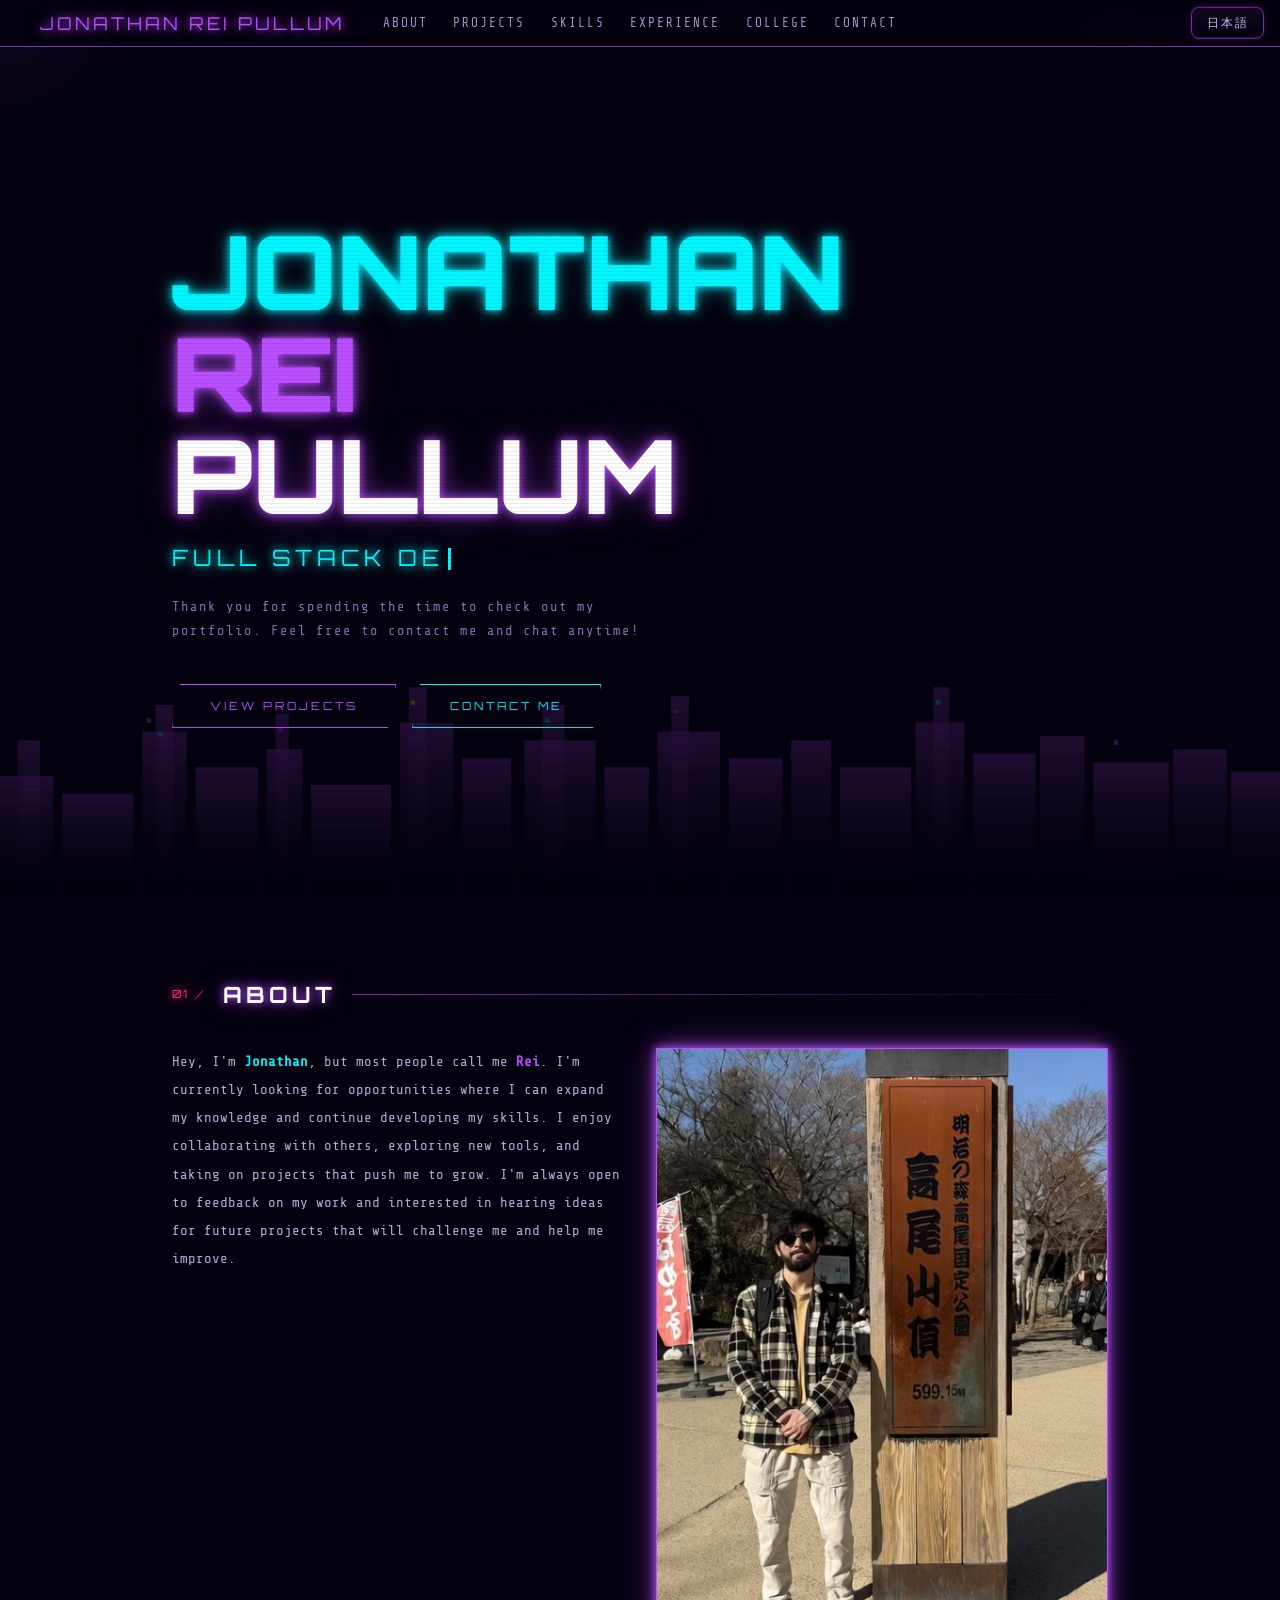
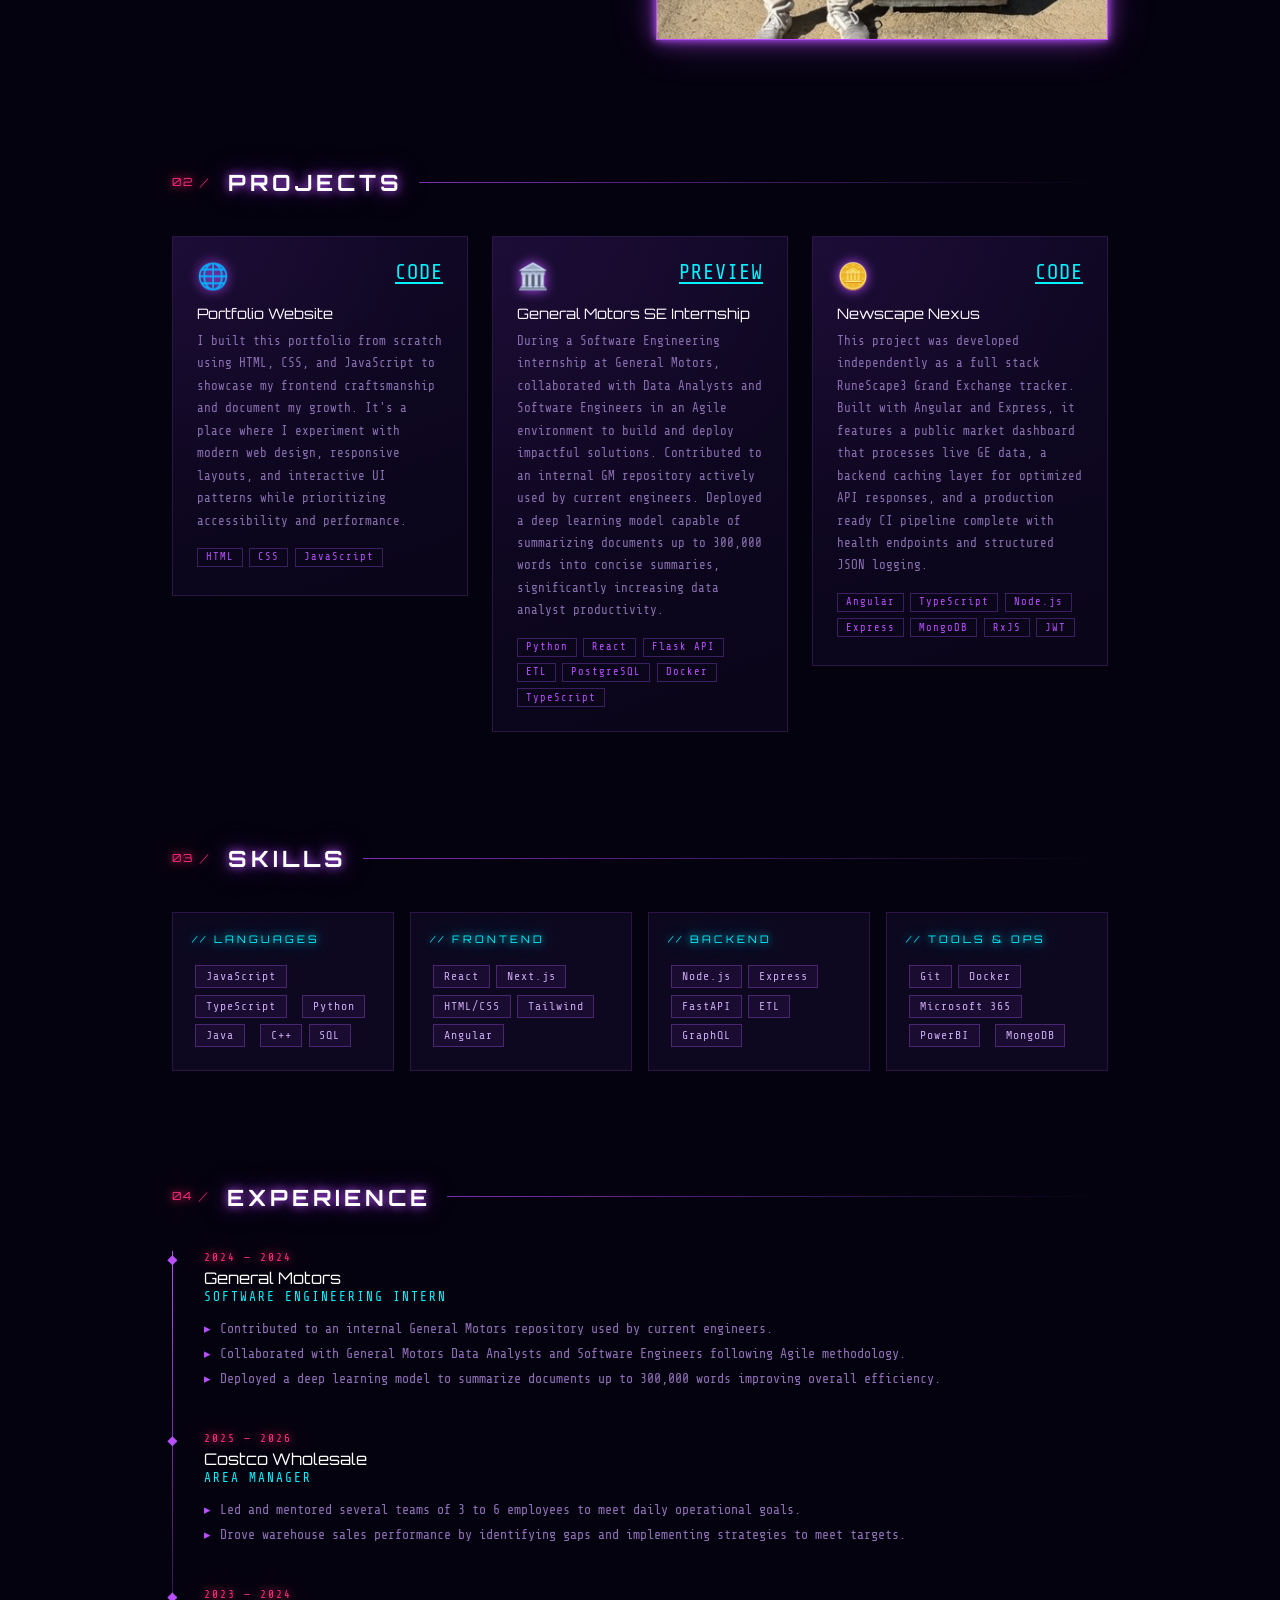
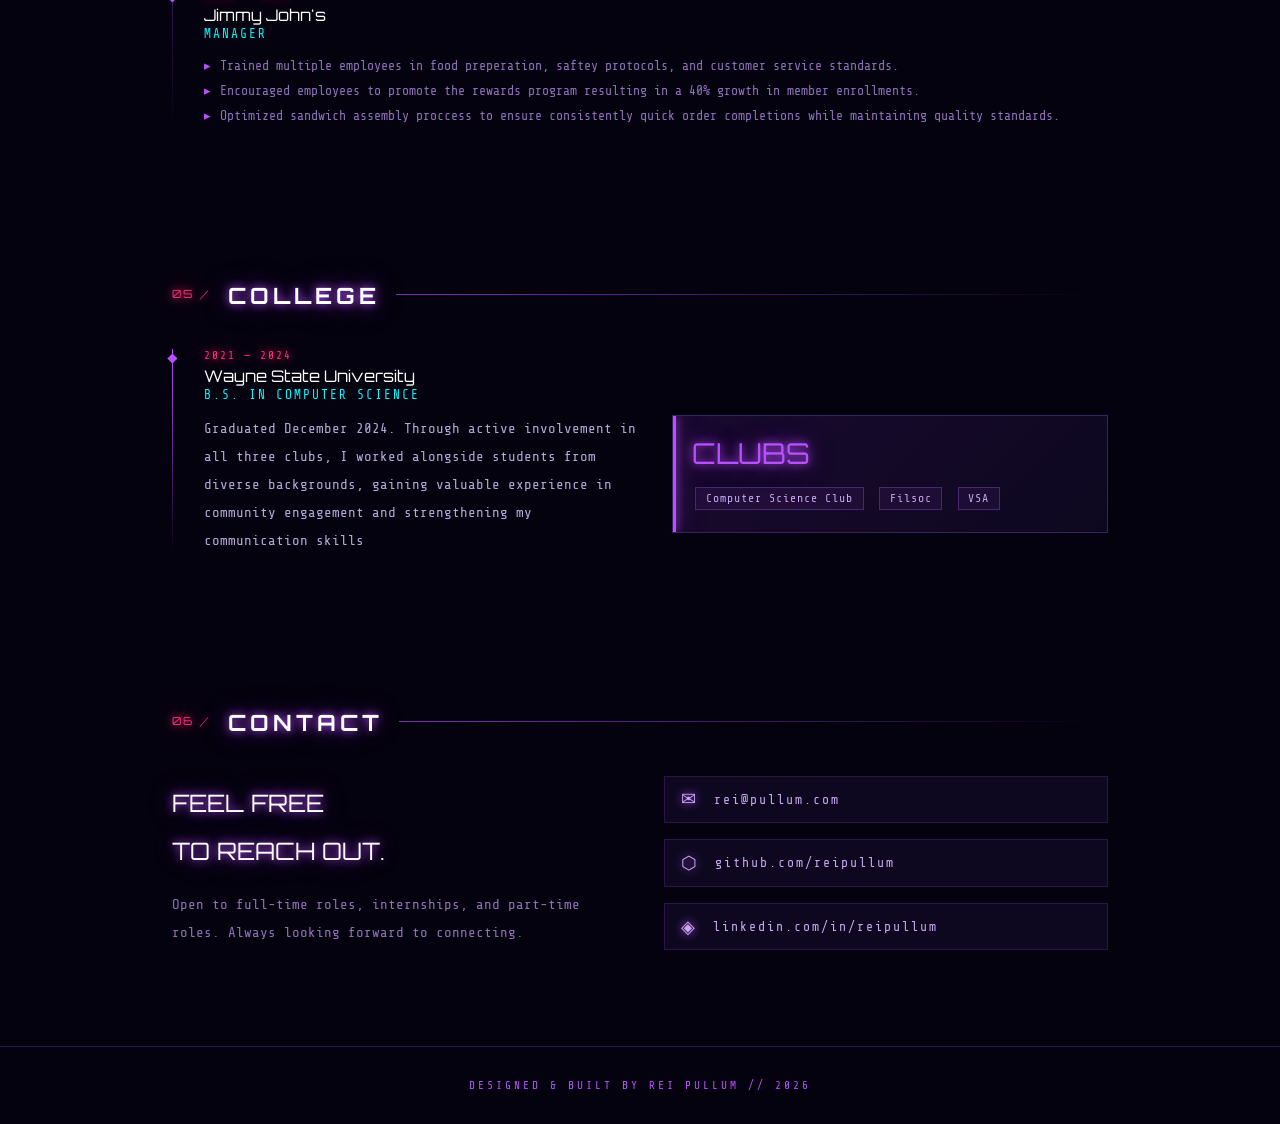
==== commit d45c9859: "minor adjustment to preview selection" ====
--- a/index.html
+++ b/index.html
@@ -142,7 +142,7 @@
           <div class="proj-icon" aria-hidden="true">🏛️</div>
           <div class="proj-links">
             <button class="code-btn preview-btn" data-gallery=
-            '["assets/images/AISum.png","assets/images/VotingMap.png","assets/images/VotingSum.png"]' aria-label="Preview PPA screenshot" data-dict="proj.preview">
+            '["assets/images/VotingMap.png","assets/images/AISum.png","assets/images/VotingSum.png"]' aria-label="Preview PPA screenshot" data-dict="proj.preview">
               PREVIEW
             </button>
           </div>
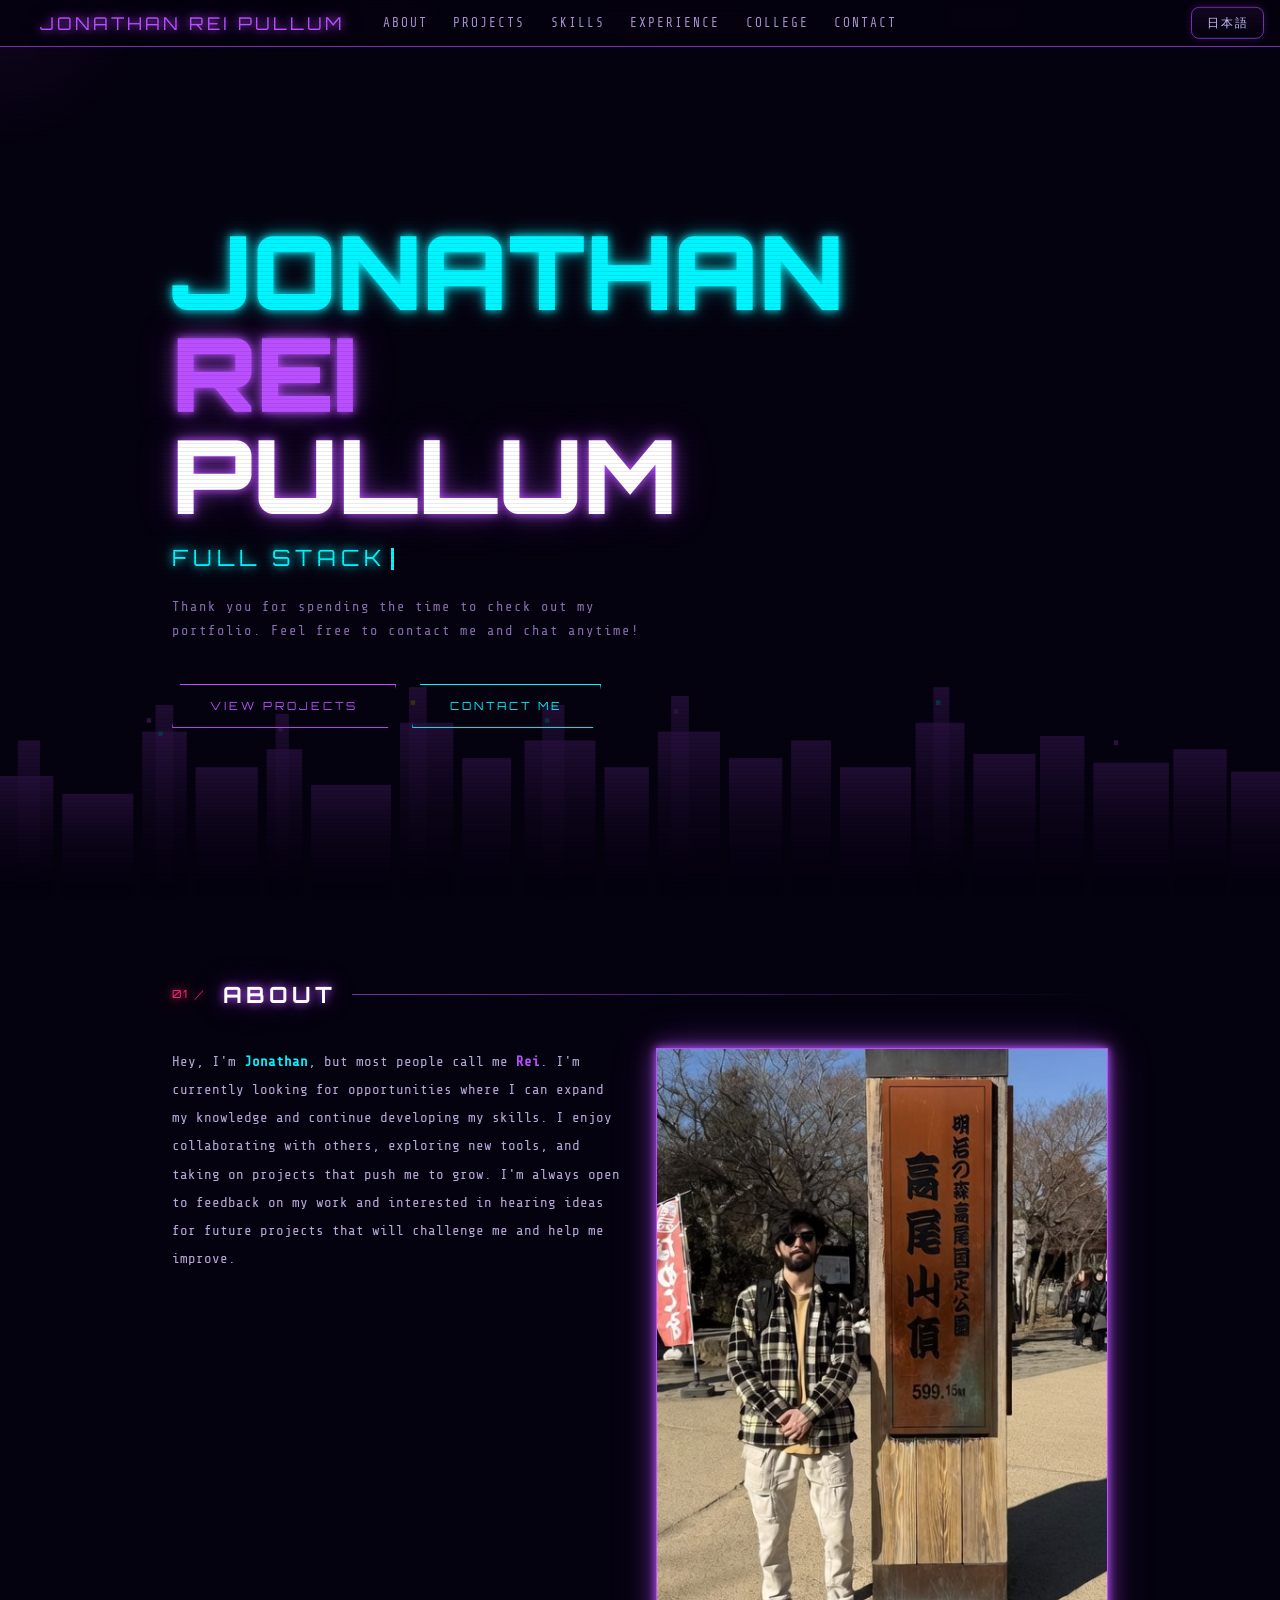
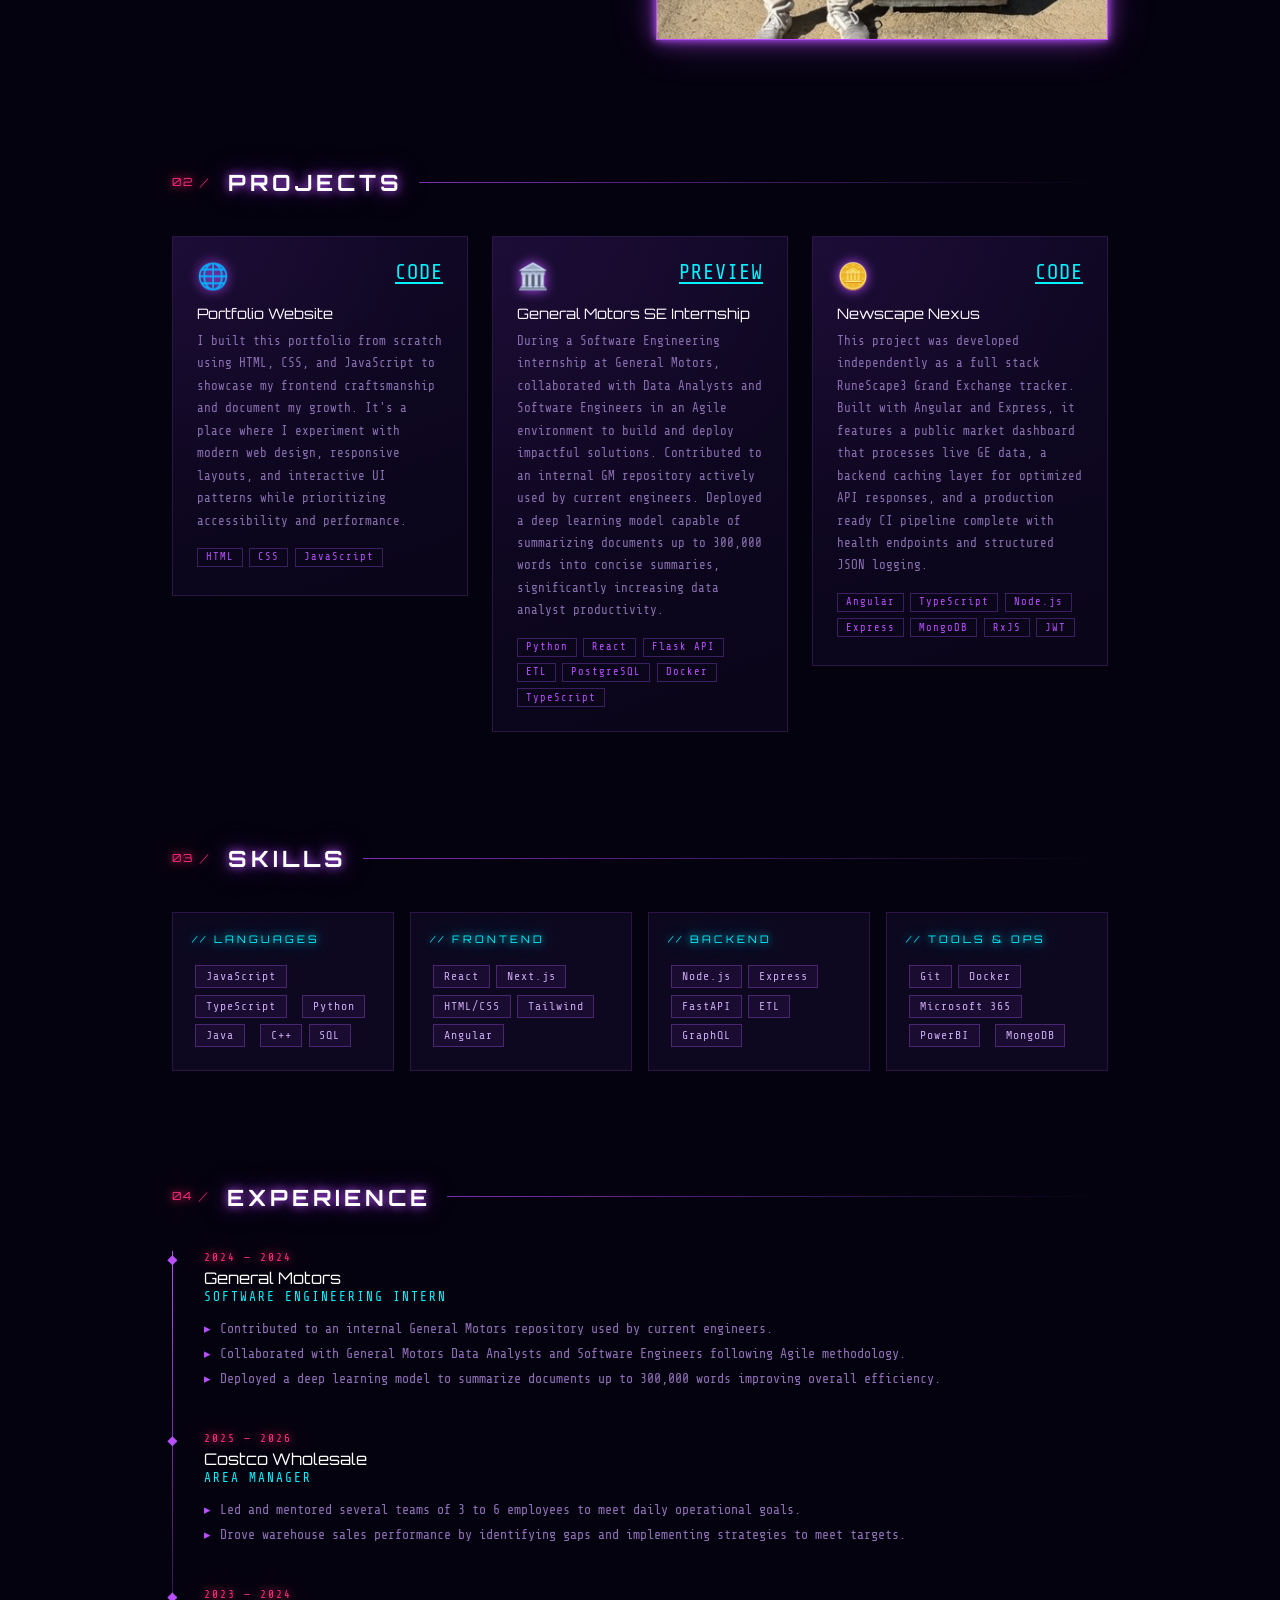
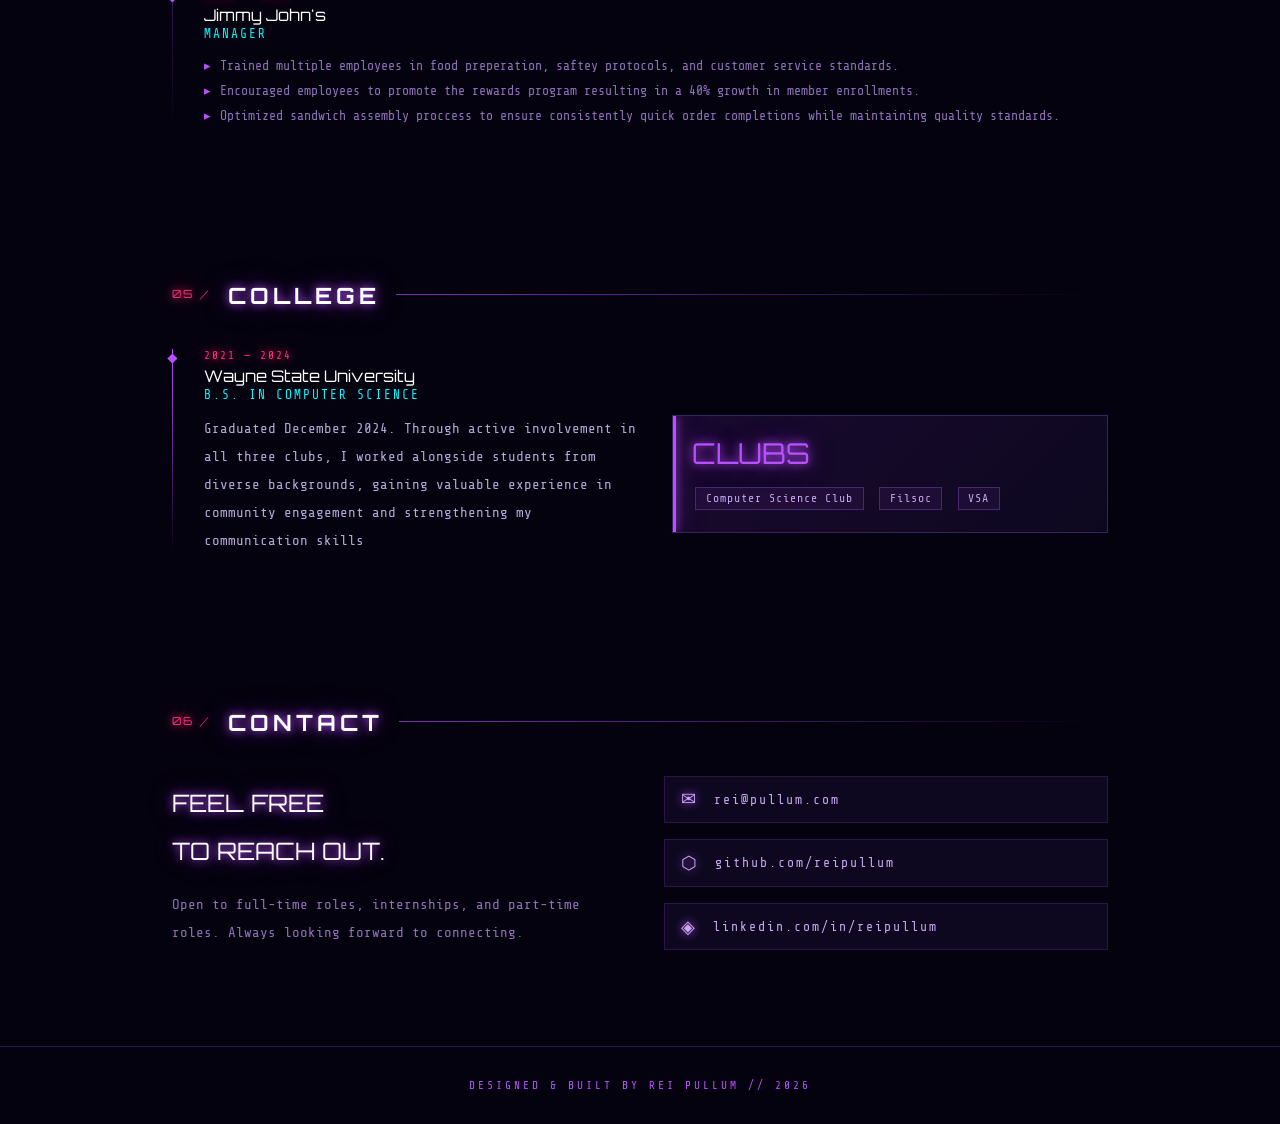
==== commit 9f03b386: "Swapped images for preview" ====
--- a/index.html
+++ b/index.html
@@ -142,7 +142,7 @@
           <div class="proj-icon" aria-hidden="true">🏛️</div>
           <div class="proj-links">
             <button class="code-btn preview-btn" data-gallery=
-            '["assets/images/VotingMap.png","assets/images/AISum.png","assets/images/VotingSum.png"]' aria-label="Preview PPA screenshot" data-dict="proj.preview">
+            '["assets/images/RollCall.png","assets/images/AISum.png","assets/images/VotingSum.png"]' aria-label="Preview PPA screenshot" data-dict="proj.preview">
               PREVIEW
             </button>
           </div>
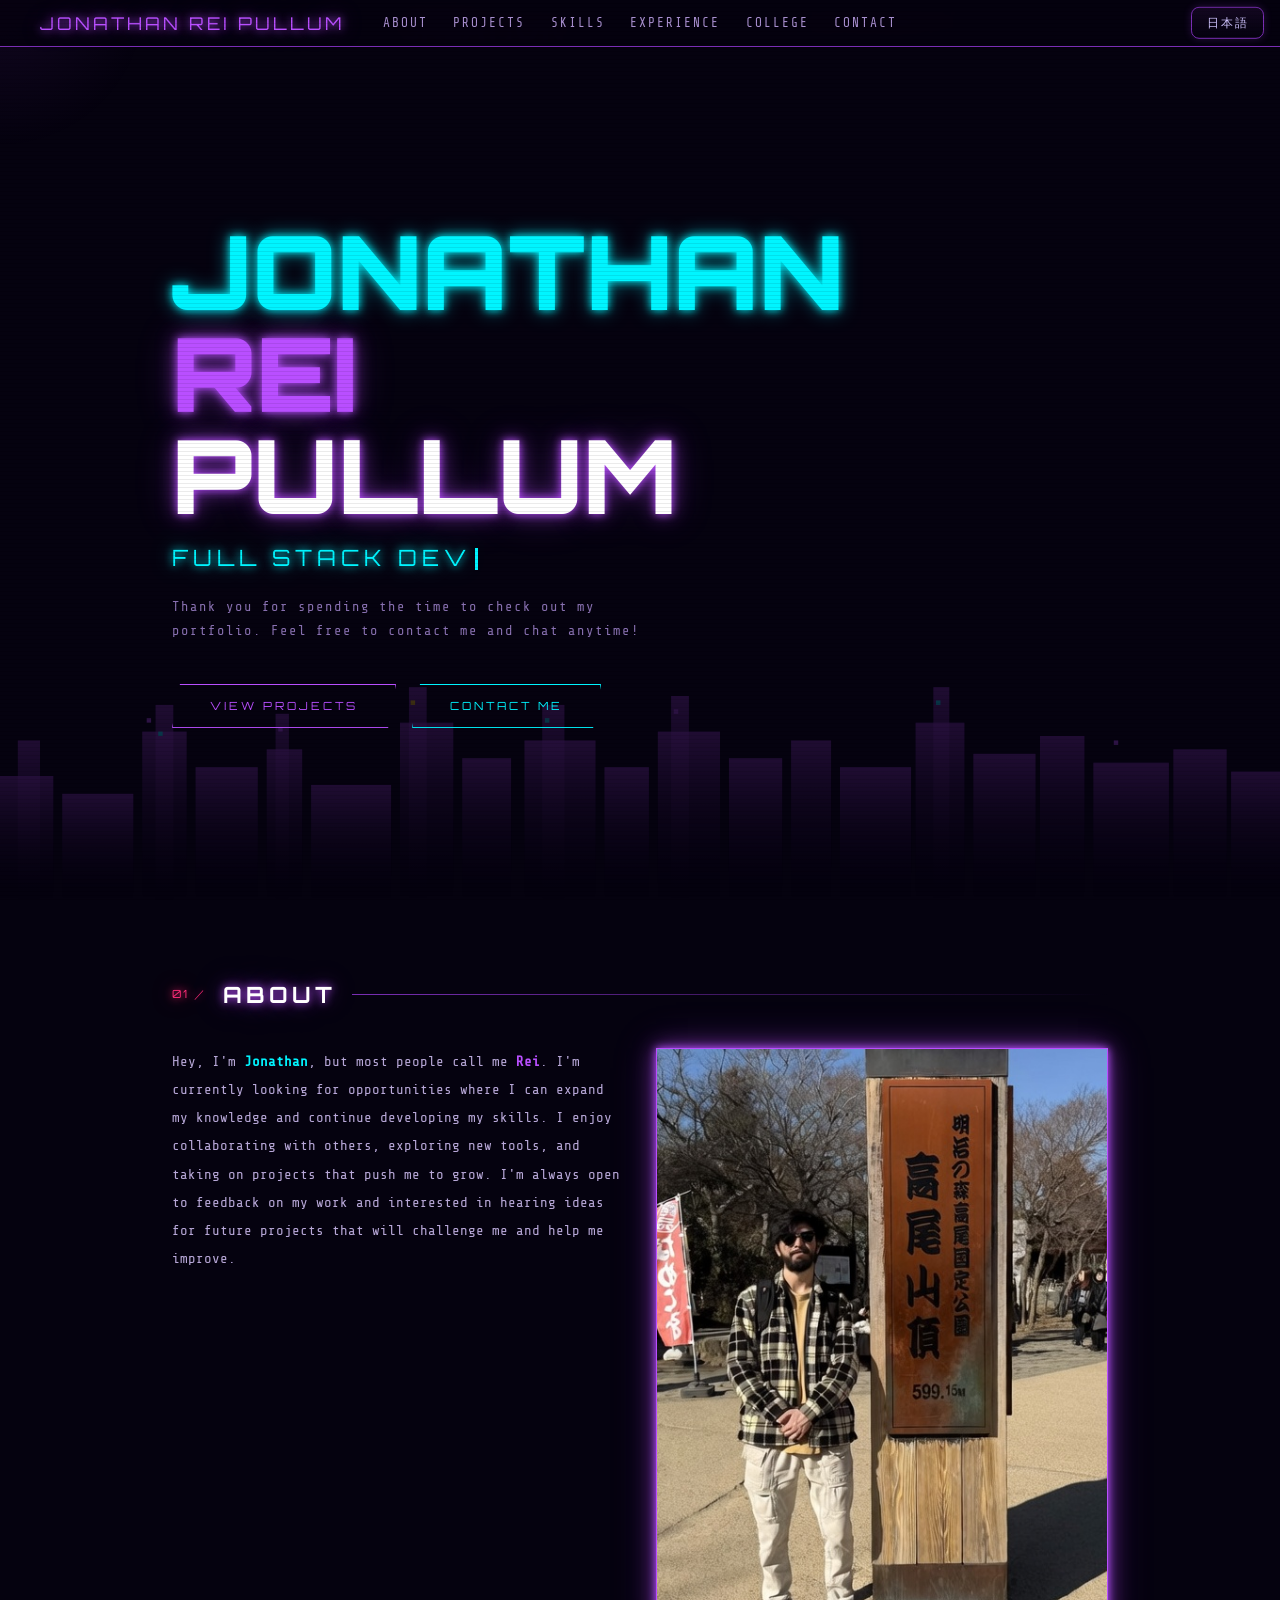
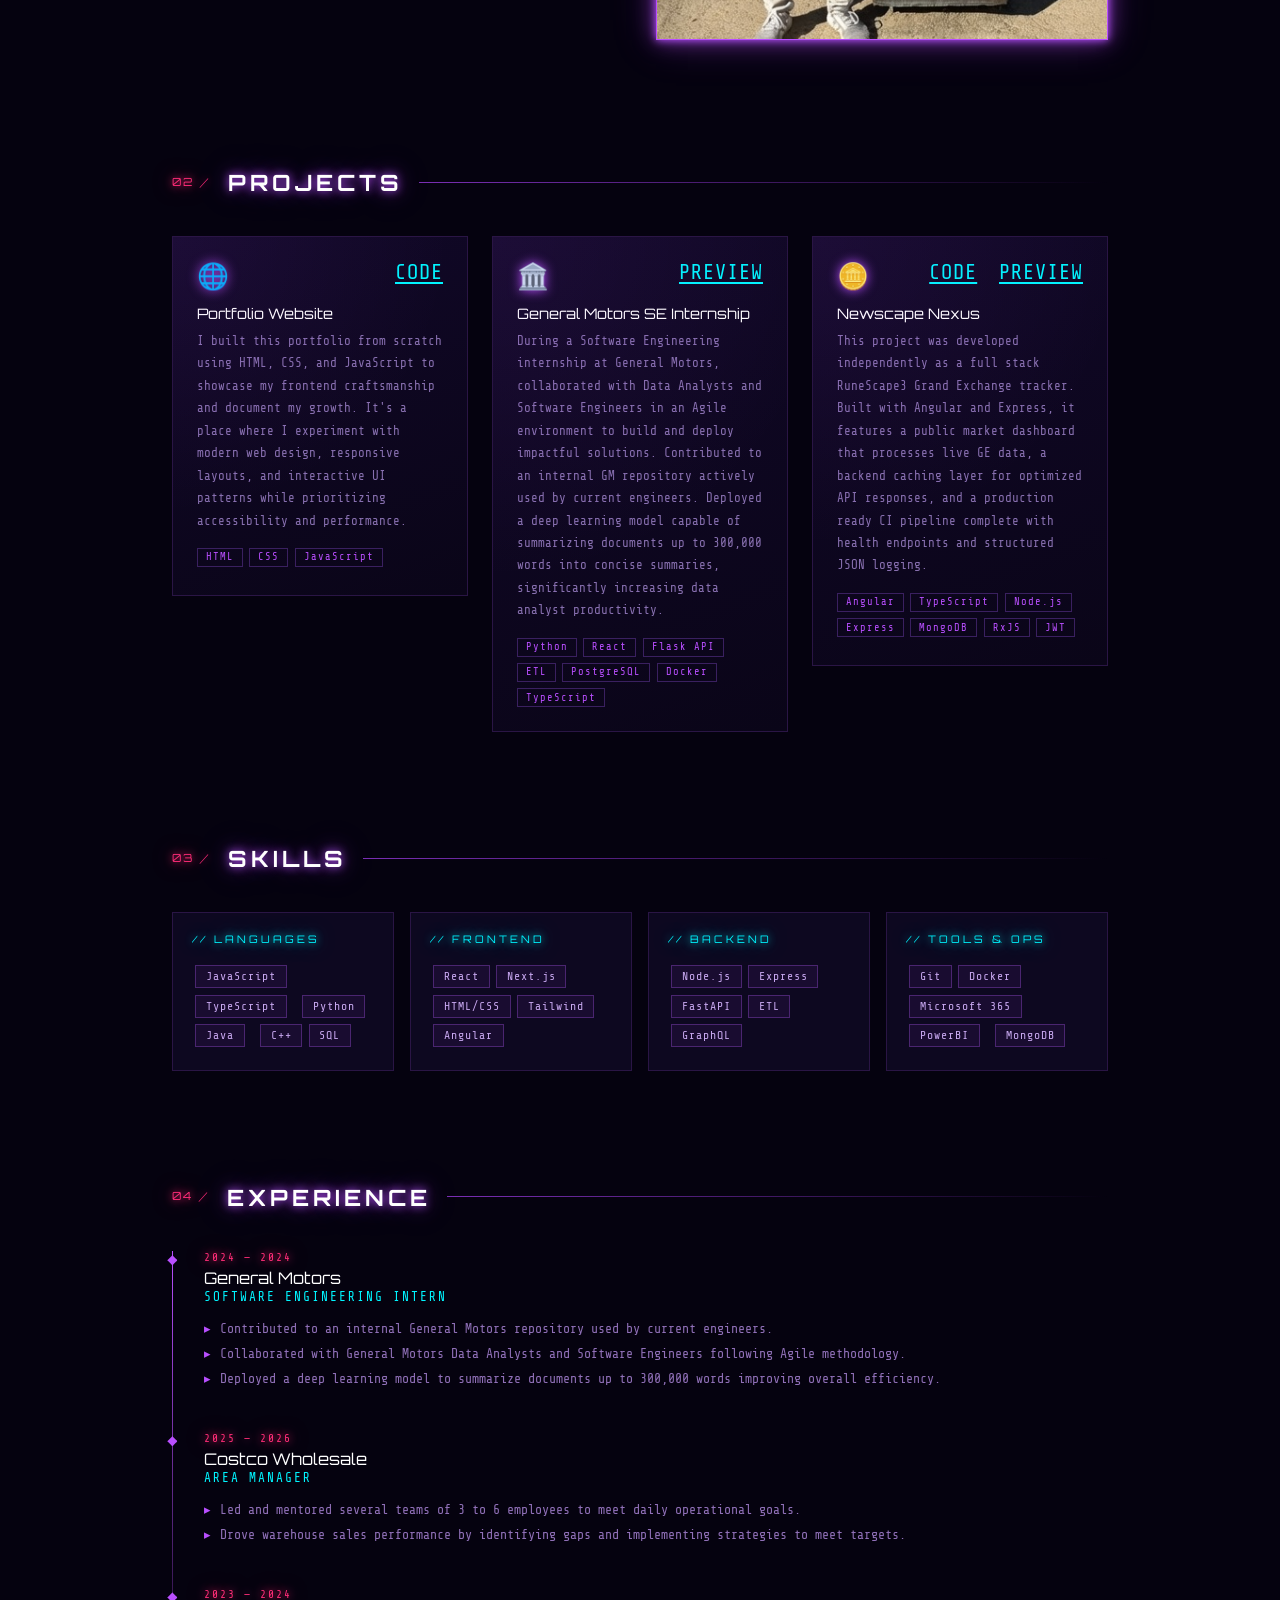
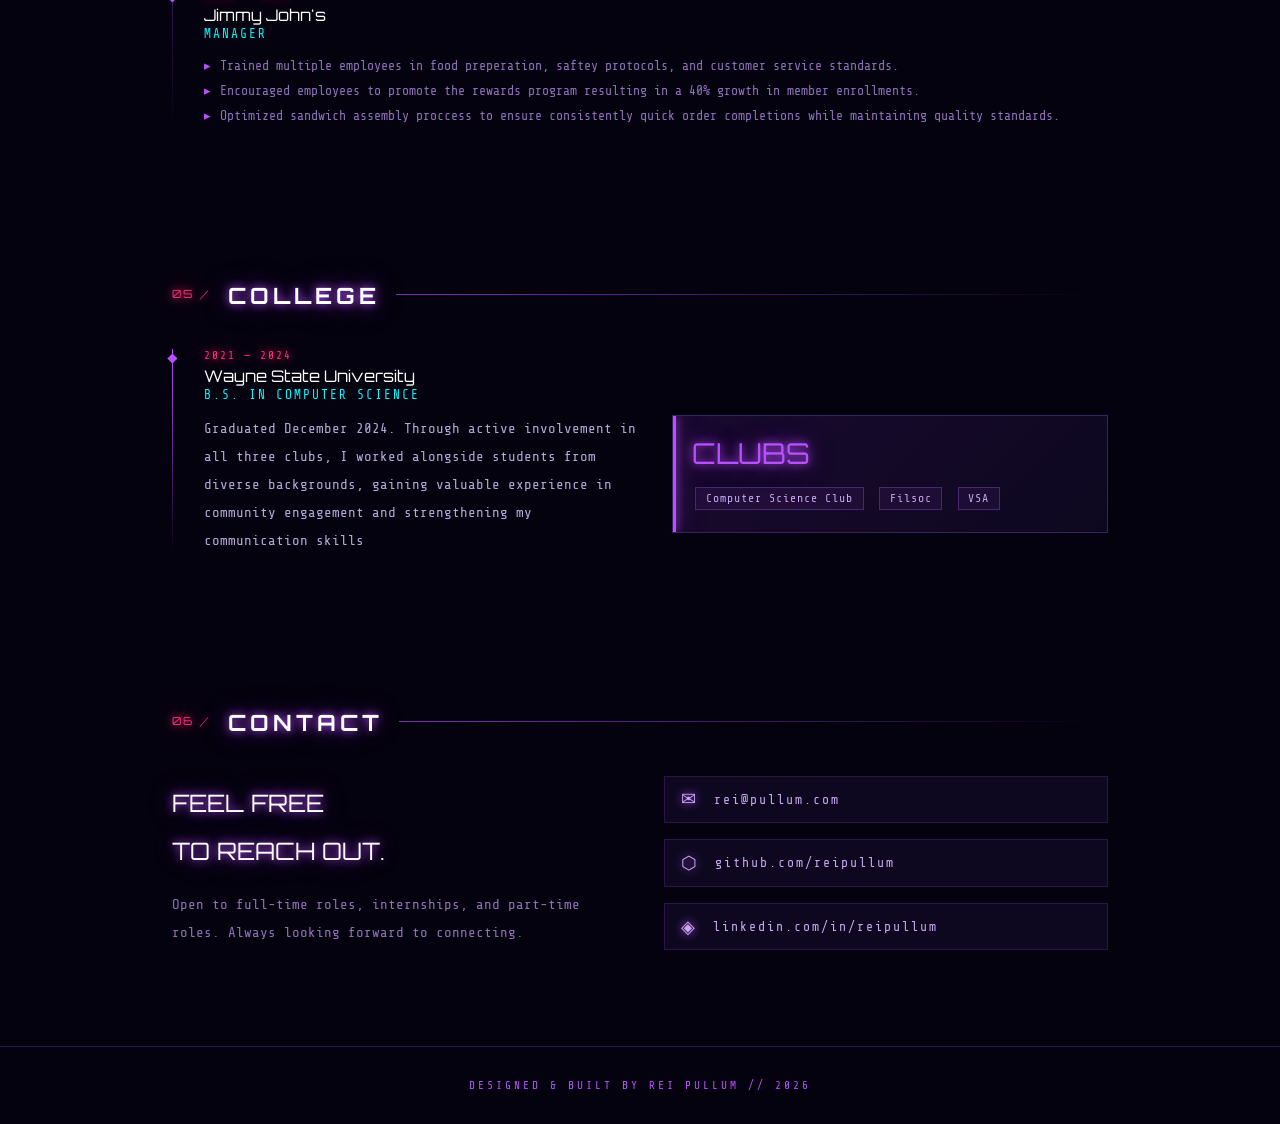
==== commit 731d2a71: "Added preview to Newscape Nexus" ====
--- a/index.html
+++ b/index.html
@@ -162,6 +162,9 @@
       <a class="code-btn" href="https://github.com/ReiPullum/Newscape-Nexus" target="_blank" rel="noopener" aria-label="View Newscape Nexus code on GitHub" data-dict="proj.code">
         CODE
       </a>
+      <button class="code-btn preview-btn" data-full="assets/images/NewscapeGE.png" aria-label="Preview Newscape Nexus screenshot" data-dict="proj.preview">
+        PREVIEW
+      </button>
     </div>
   </div>
   <div class="proj-name" data-dict="proj.nexus.name"></div>
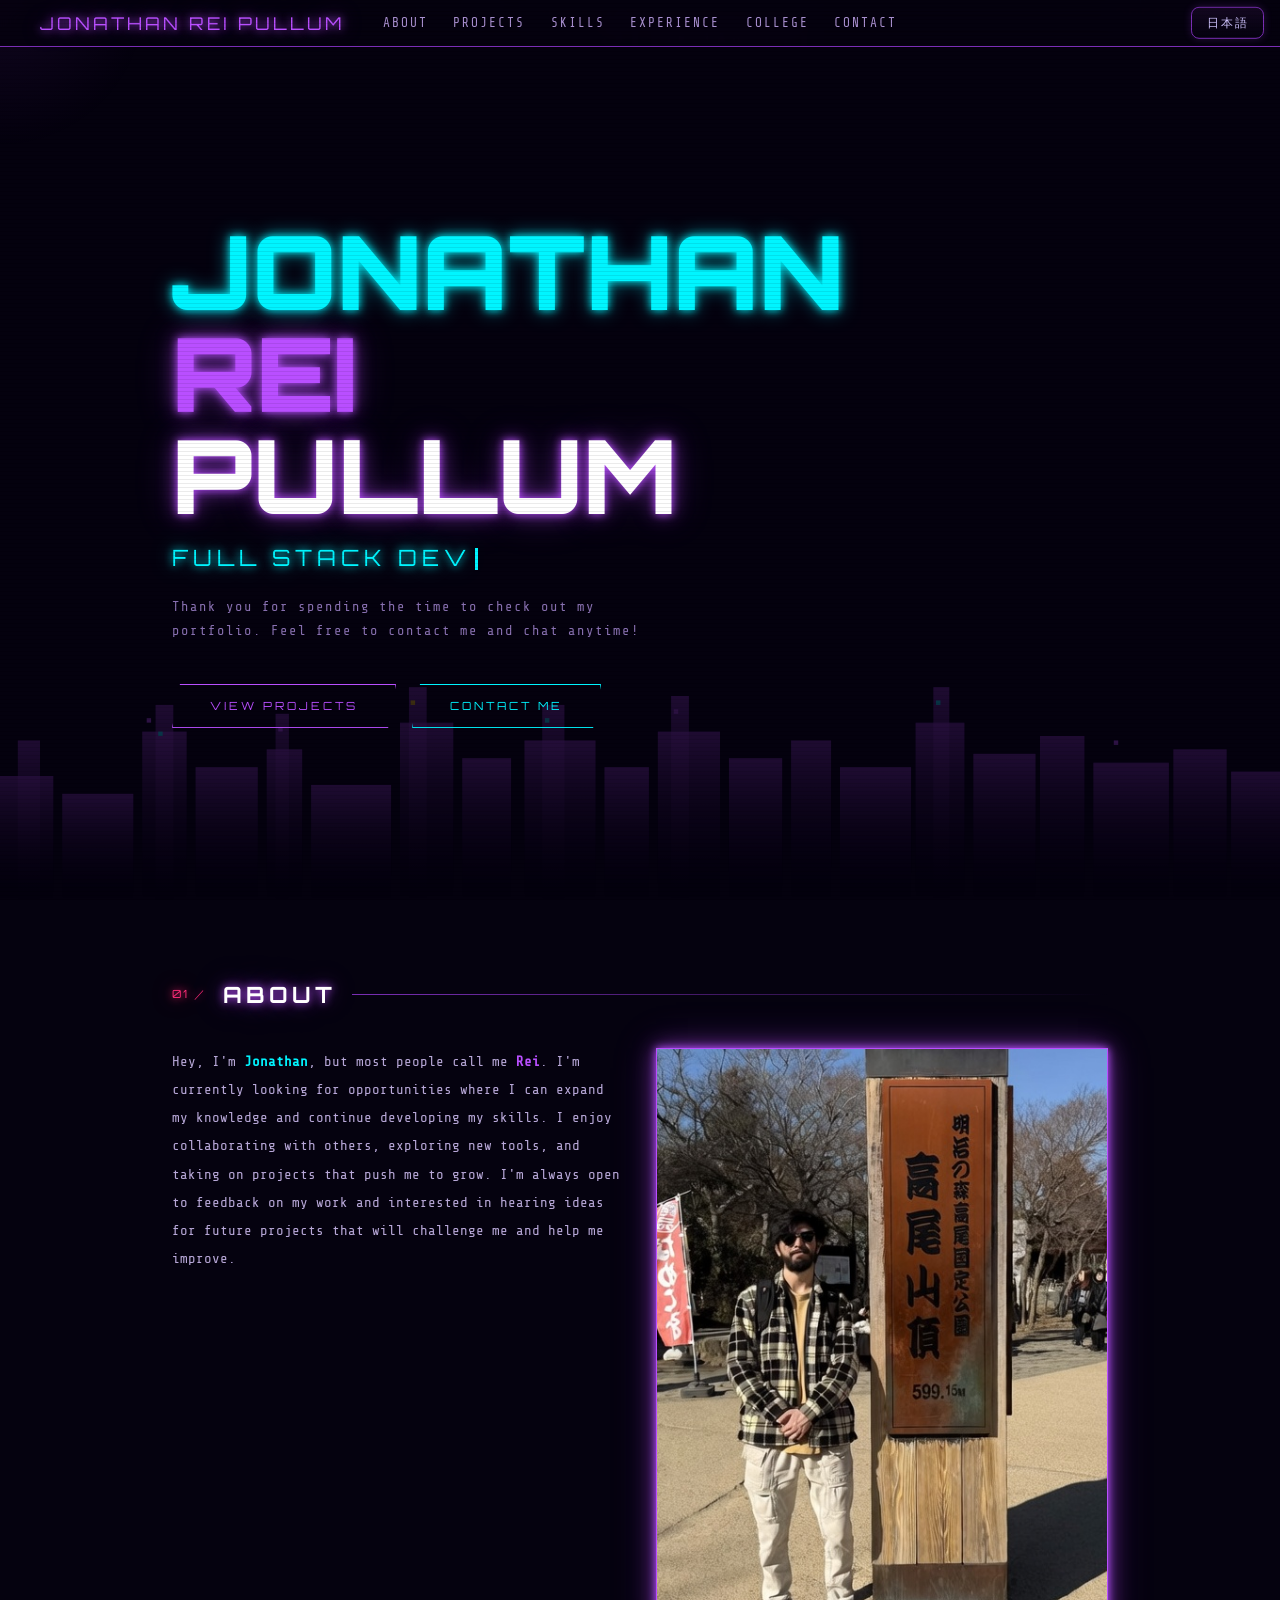
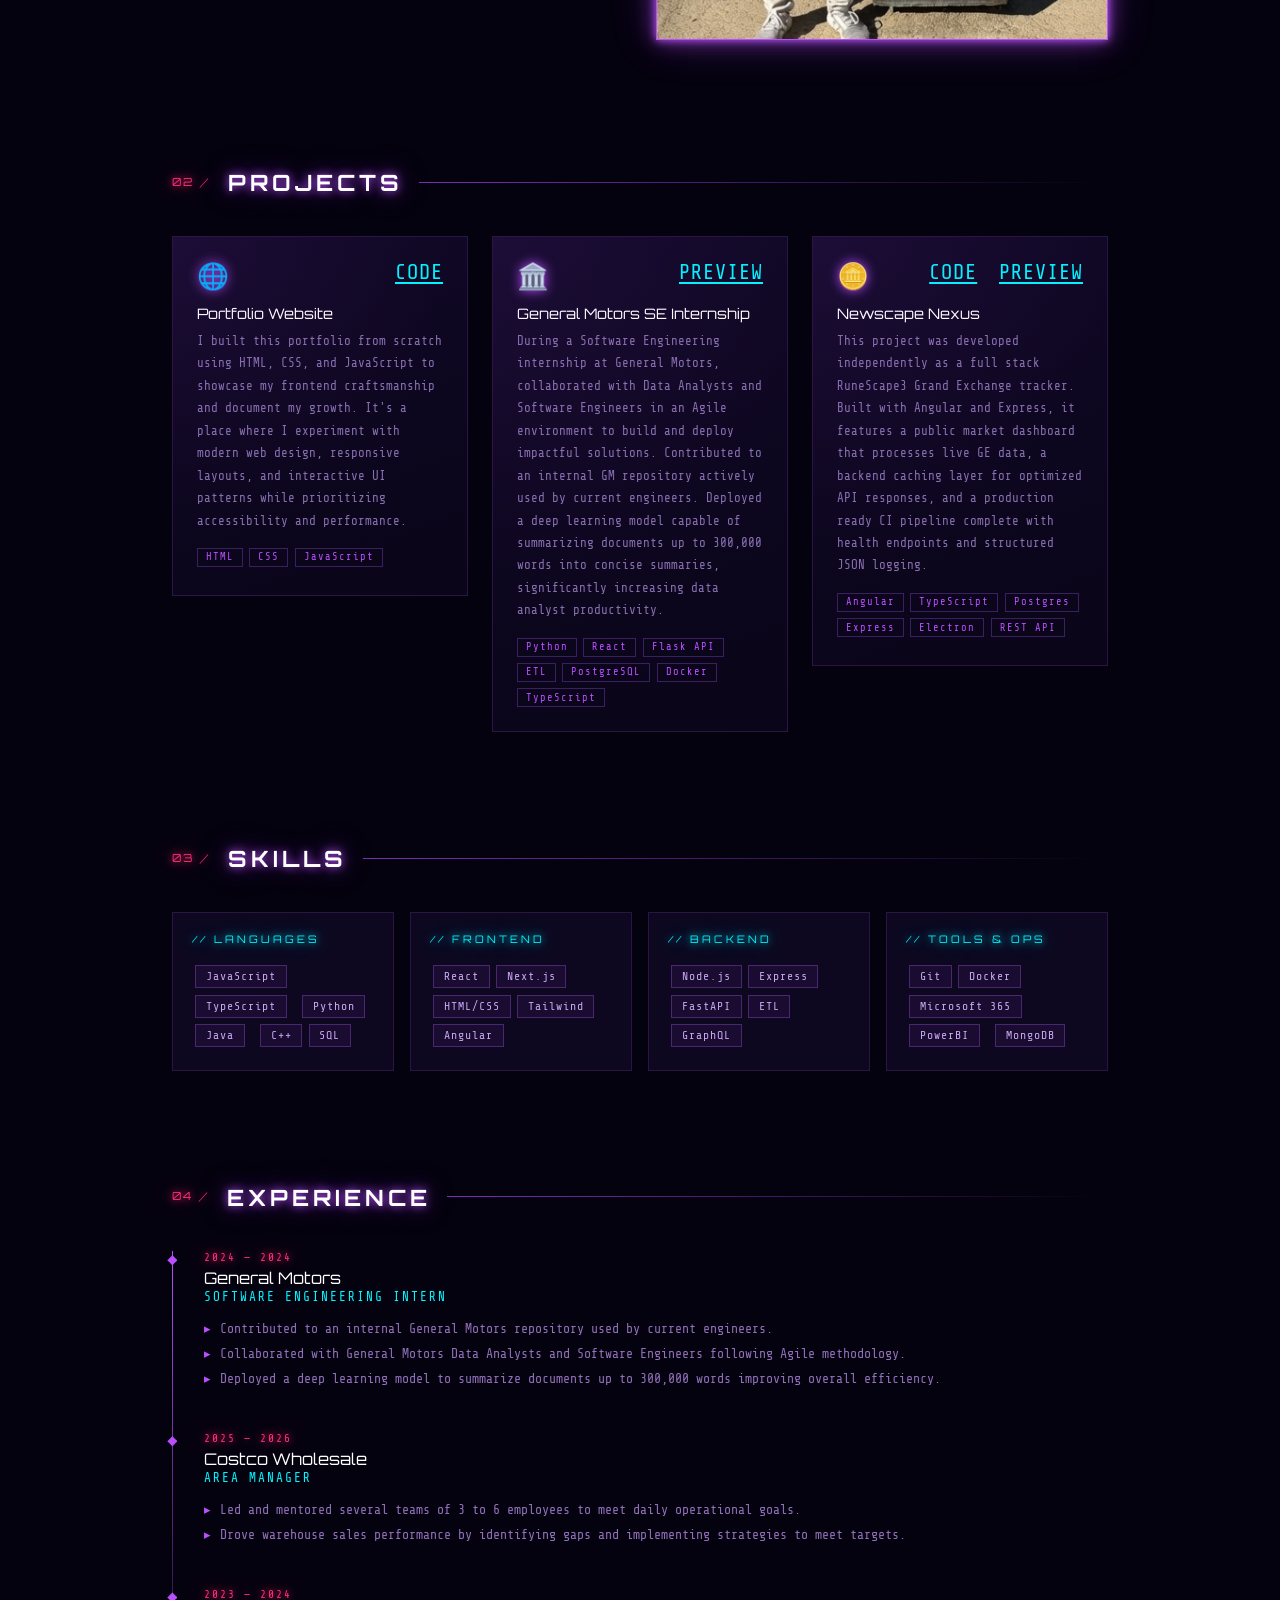
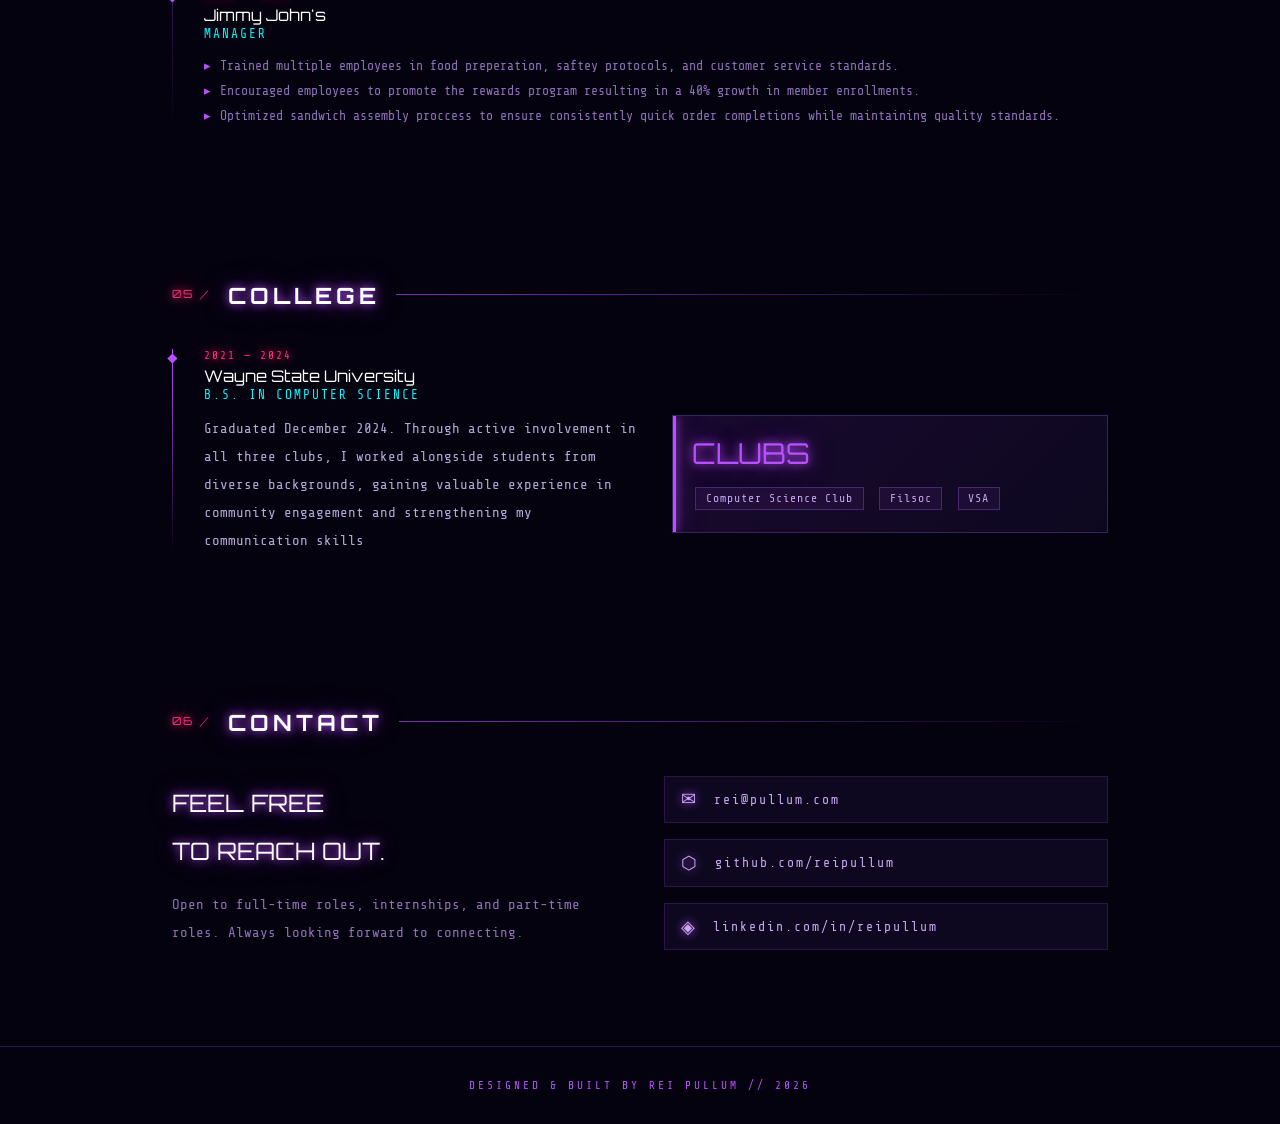
==== commit 220bbe83: "Changed Newscape tech stack description" ====
--- a/index.html
+++ b/index.html
@@ -170,7 +170,7 @@
   <div class="proj-name" data-dict="proj.nexus.name"></div>
   <div class="proj-desc" data-dict="proj.nexus.desc"></div>
   <div class="proj-stack">
-    <span>Angular</span><span>TypeScript</span><span>Node.js</span><span>Express</span><span>MongoDB</span><span>RxJS</span><span>JWT</span>
+    <span>Angular</span><span>TypeScript</span><span>Postgres</span><span>Express</span><span>Electron</span><span>REST API</span>
   </div>
 </div>
 
